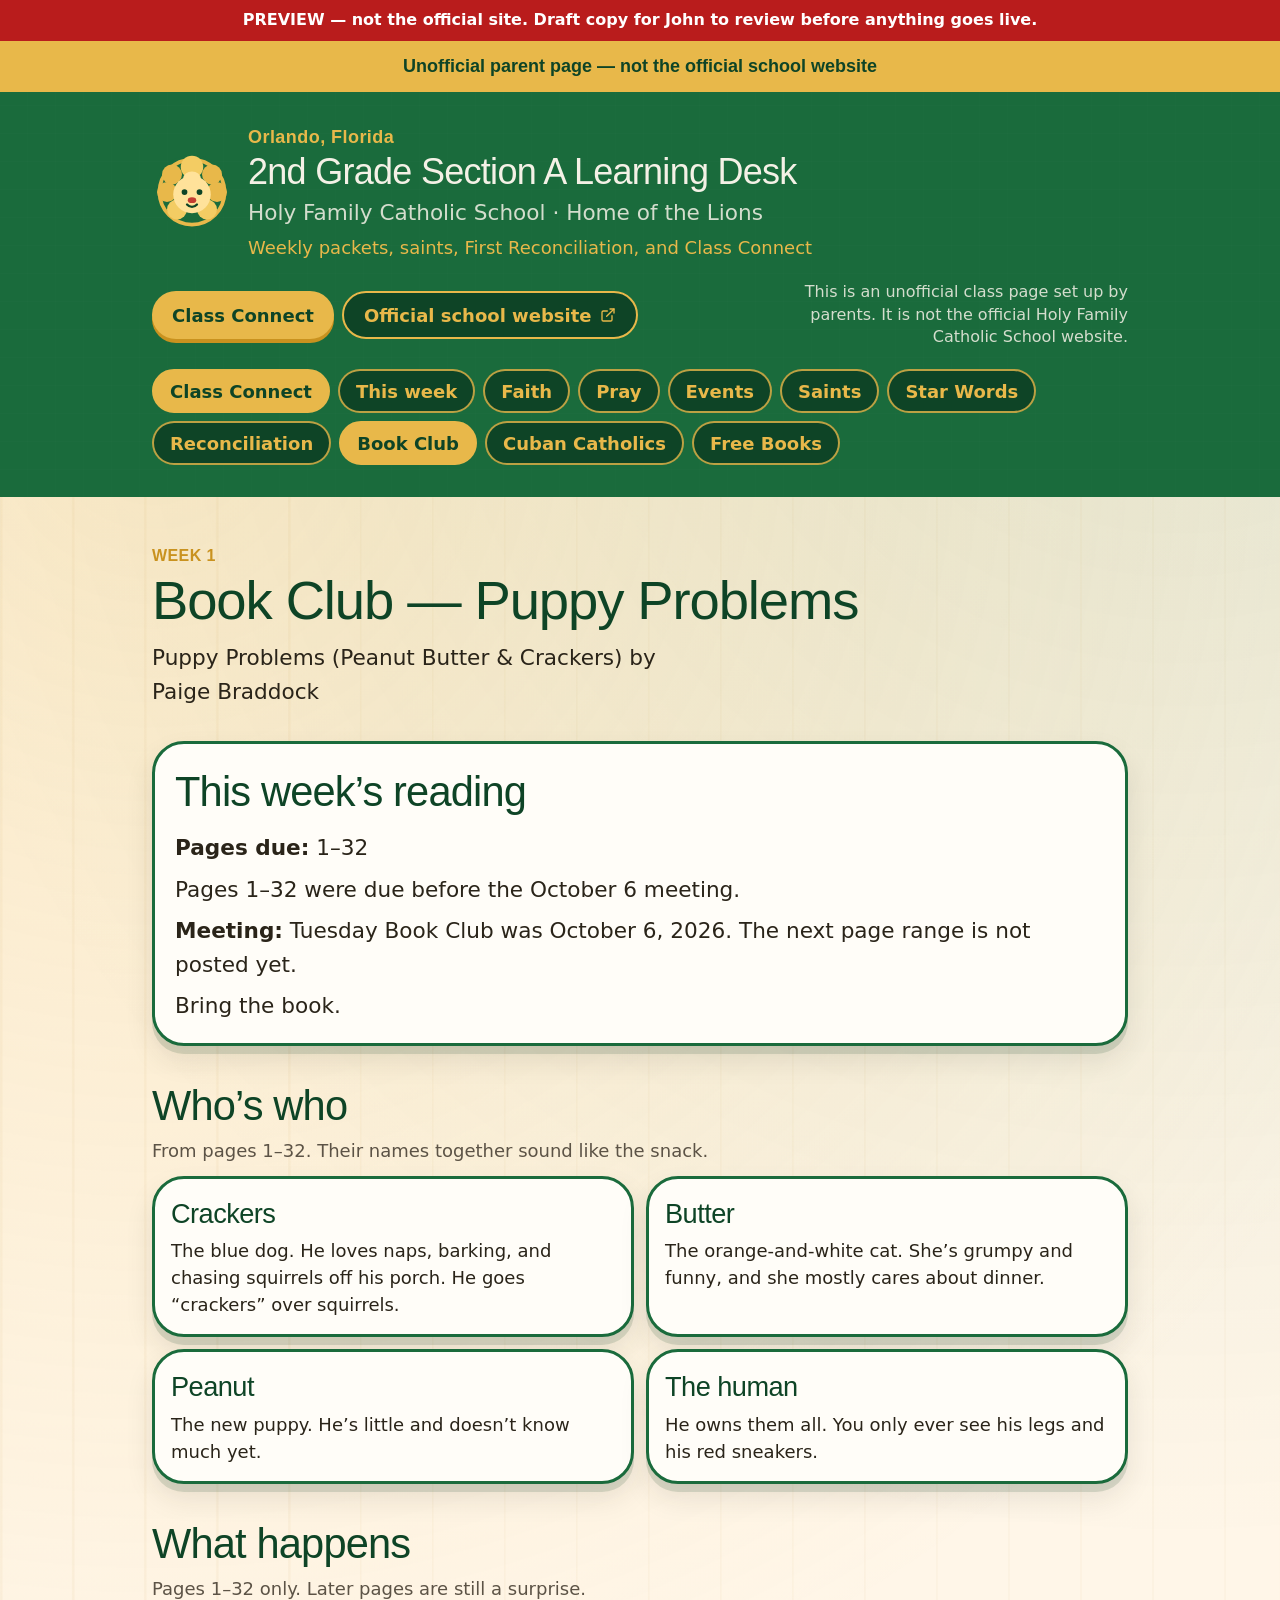
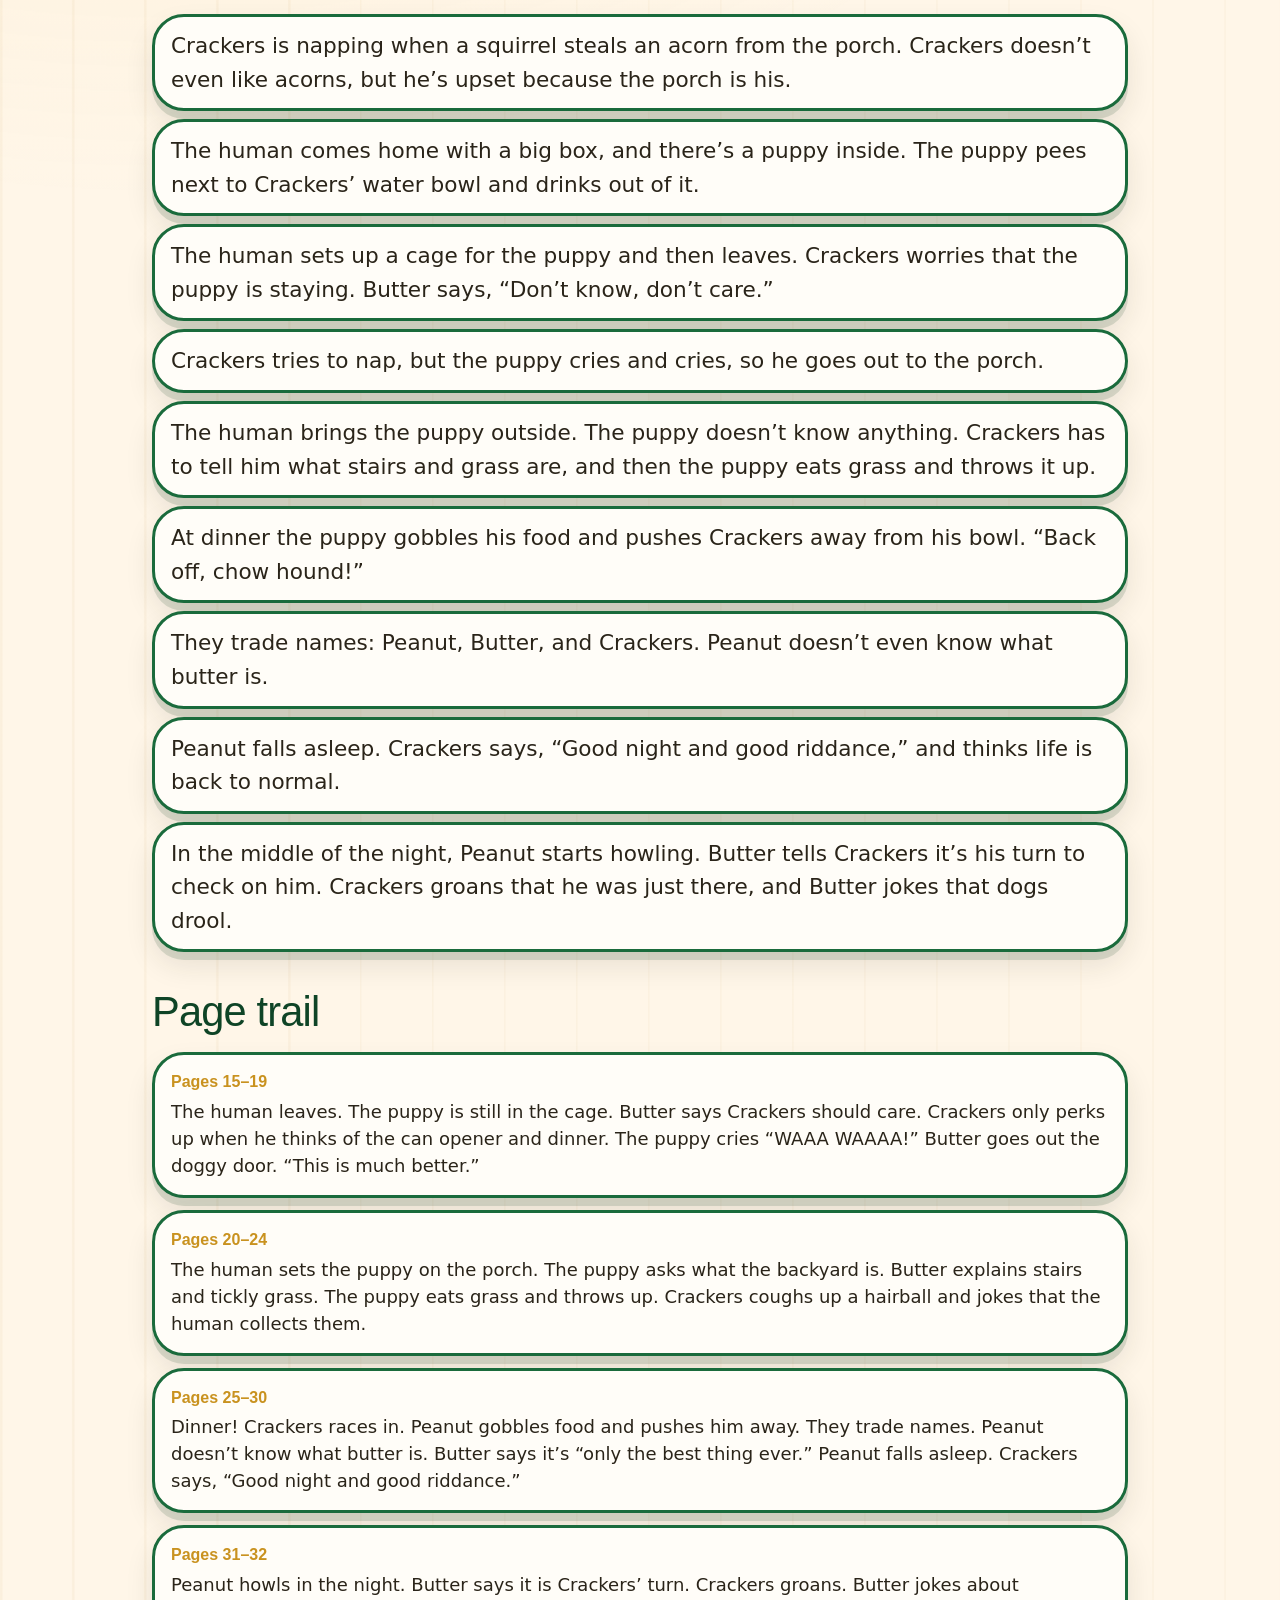
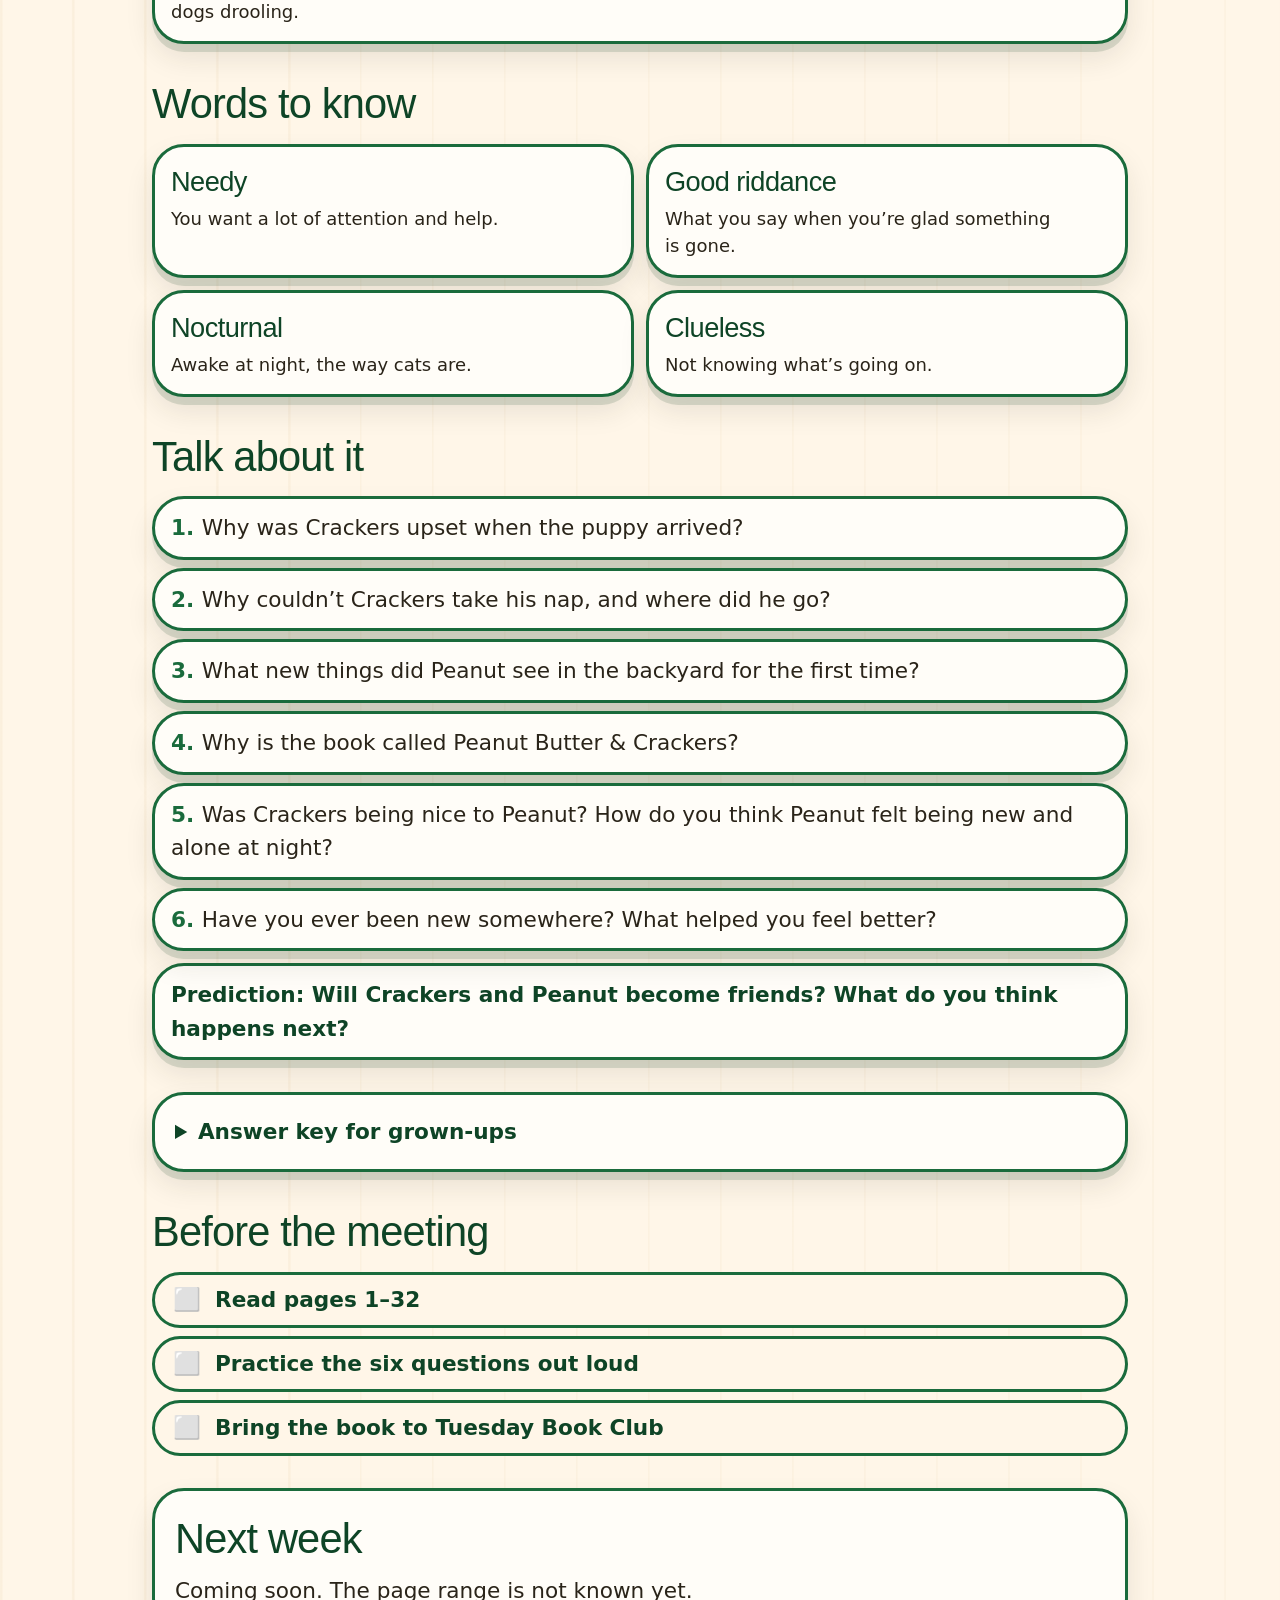
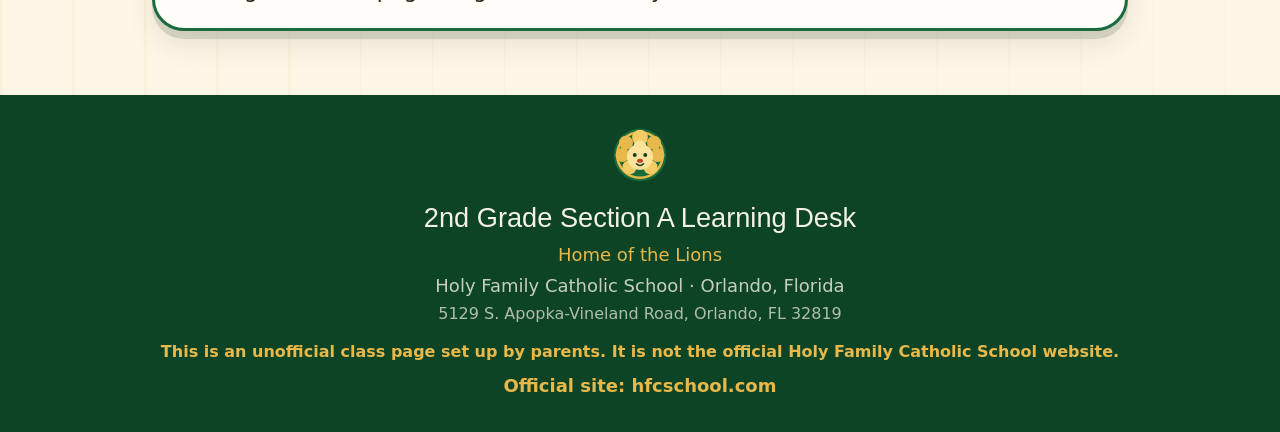
==== book-club.html @ 389596e8 "Preview: section pages" ====
<!doctype html>

<html class="antialiased" lang="en"><head><meta content="summary_large_image" name="twitter:card"/><meta charset="utf-8"/><meta content="width=device-width, initial-scale=1" name="viewport"/><title>HFCS 2nd Grade A</title><meta content="Unofficial parent-made learning desk for Holy Family Catholic School 2nd Grade A. Weekly packets and Catholic learning for October. Official site: hfcschool.com." name="description"/><meta content="#1A6B3C" name="theme-color"/><meta content="yes" name="apple-mobile-web-app-capable"/><meta content="Grade Two" name="apple-mobile-web-app-title"/><meta content="black" name="apple-mobile-web-app-status-bar-style"/><meta content="01a0b15f-e7f6-7f02-a93d-baf060175e0b" name="grok-project-id"/><link href="assets/styles.css" rel="stylesheet"/><link href="assets/extra.css" rel="stylesheet"/><link href="favicon.svg" rel="icon"/><meta content="noindex" name="robots"/></head><body><div class="preview-banner" role="note">PREVIEW — not the official site. Draft copy for John to review before anything goes live.</div><!--$--><div class="min-h-dvh overflow-x-clip"><header class="relative overflow-hidden bg-navy text-chalk"><div class="relative bg-gold px-4 py-3 text-center"><p class="font-display text-navy-deep text-sm font-bold sm:text-base">Unofficial parent page — not the official school website</p></div><div aria-hidden="true" class="pointer-events-none absolute inset-x-0 top-12 bottom-0 opacity-20" style="background-image:repeating-linear-gradient(0deg, transparent, transparent 27px, rgb(244 241 230 / 0.12) 28px), repeating-linear-gradient(90deg, transparent, transparent 27px, rgb(244 241 230 / 0.08) 28px)"></div><div class="relative mx-auto flex max-w-5xl flex-col gap-5 px-4 py-6 sm:px-6 sm:py-8"><div class="flex items-start gap-3 sm:items-center sm:gap-4"><svg aria-label="HFCS Lions mascot" class="size-16 shrink-0 sm:size-20" role="img" viewbox="0 0 64 64"><title>HFCS Lions mascot</title><circle cx="32" cy="32" fill="#1a6b3c" r="30"></circle><circle cx="32" cy="32" fill="none" r="26" stroke="#e8b84a" stroke-width="3"></circle><circle cx="16" cy="18" fill="#e8b84a" r="8"></circle><circle cx="32" cy="12" fill="#f3cc63" r="9"></circle><circle cx="48" cy="18" fill="#e8b84a" r="8"></circle><circle cx="12" cy="32" fill="#e8b84a" r="8"></circle><circle cx="52" cy="32" fill="#e8b84a" r="8"></circle><circle cx="20" cy="46" fill="#f3cc63" r="8"></circle><circle cx="44" cy="46" fill="#f3cc63" r="8"></circle><circle cx="32" cy="34" fill="#ffe29a" r="15"></circle><ellipse cx="32" cy="21" fill="#ffe29a" rx="7" ry="5.5"></ellipse><circle cx="26" cy="32" fill="#0e4426" r="2.3"></circle><circle cx="38" cy="32" fill="#0e4426" r="2.3"></circle><ellipse cx="32" cy="38.5" fill="#c43d32" rx="3.4" ry="2.3"></ellipse><path d="M28 42c2.4 2.6 5.6 2.6 8 0" fill="none" stroke="#0e4426" stroke-linecap="round" stroke-width="1.8"></path></svg><div class="min-w-0"><p class="font-display text-gold text-sm font-semibold tracking-wide sm:text-base">Orlando, Florida</p><h1 class="text-chalk font-display text-2xl leading-tight text-balance sm:text-4xl">2nd Grade<!-- --> <!-- -->Section A<!-- --> Learning Desk</h1><p class="mt-1 text-base text-chalk/85 sm:text-lg">Holy Family Catholic School<!-- --> · Home of the <!-- -->Lions</p><p class="mt-1 text-sm text-gold sm:text-base">Weekly packets, saints, First Reconciliation, and Class Connect</p></div></div><div class="flex flex-col gap-3 sm:flex-row sm:items-center sm:justify-between"><div class="flex flex-col gap-2 sm:flex-row sm:items-center"><a class="bg-gold text-navy-deep inline-flex min-h-12 items-center justify-center rounded-pill px-5 text-base font-extrabold shadow-[0_4px_0_#c9921f] transition-transform duration-(--motion-fast) ease-(--ease-out) hover:-translate-y-0.5 active:translate-y-0.5" href="class-connect.html">Class Connect</a><a class="inline-flex min-h-12 items-center justify-center gap-2 rounded-pill border-2 border-gold bg-navy-deep px-5 text-base font-extrabold text-gold" href="https://www.hfcschool.com/" rel="noreferrer" target="_blank">Official school website<svg aria-hidden="true" class="lucide lucide-external-link size-4" fill="none" height="24" stroke="currentColor" stroke-linecap="round" stroke-linejoin="round" stroke-width="2" viewbox="0 0 24 24" width="24" xmlns="http://www.w3.org/2000/svg"><path d="M15 3h6v6"></path><path d="M10 14 21 3"></path><path d="M18 13v6a2 2 0 0 1-2 2H5a2 2 0 0 1-2-2V8a2 2 0 0 1 2-2h6"></path></svg></a></div><p class="text-sm text-chalk/85 sm:max-w-sm sm:text-right">This is an unofficial class page set up by parents. It is not the official Holy Family Catholic School website.</p></div><nav aria-label="Page sections" class="flex flex-wrap gap-2"><a class="inline-flex min-h-11 items-center rounded-pill border-2 px-4 text-base font-bold transition-colors duration-(--motion-fast) border-gold bg-gold text-navy-deep" href="class-connect.html">Class Connect</a><a class="inline-flex min-h-11 items-center rounded-pill border-2 border-gold/80 bg-navy-deep px-4 text-base font-bold text-gold transition-colors duration-(--motion-fast) hover:bg-gold hover:text-navy-deep" href="index.html#homework">This week</a><a class="inline-flex min-h-11 items-center rounded-pill border-2 border-gold/80 bg-navy-deep px-4 text-base font-bold text-gold transition-colors duration-(--motion-fast) hover:bg-gold hover:text-navy-deep" href="index.html#faith">Faith</a><a class="inline-flex min-h-11 items-center rounded-pill border-2 border-gold/80 bg-navy-deep px-4 text-base font-bold text-gold transition-colors duration-(--motion-fast) hover:bg-gold hover:text-navy-deep" href="index.html#pray">Pray</a><a class="inline-flex min-h-11 items-center rounded-pill border-2 border-gold/80 bg-navy-deep px-4 text-base font-bold text-gold transition-colors duration-(--motion-fast) hover:bg-gold hover:text-navy-deep" href="index.html#events">Events</a><a class="inline-flex min-h-11 items-center rounded-pill border-2 px-4 text-base font-bold transition-colors duration-(--motion-fast) border-gold/80 bg-navy-deep text-gold hover:bg-gold hover:text-navy-deep" href="saints.html">Saints</a><a class="inline-flex min-h-11 items-center rounded-pill border-2 px-4 text-base font-bold transition-colors duration-(--motion-fast) border-gold/80 bg-navy-deep text-gold hover:bg-gold hover:text-navy-deep" href="star-words.html">Star Words</a><a class="inline-flex min-h-11 items-center rounded-pill border-2 px-4 text-base font-bold transition-colors duration-(--motion-fast) border-gold/80 bg-navy-deep text-gold hover:bg-gold hover:text-navy-deep" href="reconciliation.html">Reconciliation</a><a aria-current="page" class="inline-flex min-h-11 items-center rounded-pill border-2 px-4 text-base font-bold transition-colors duration-(--motion-fast) border-gold bg-gold text-navy-deep active" data-status="active" href="book-club.html">Book Club</a><a class="inline-flex min-h-11 items-center rounded-pill border-2 px-4 text-base font-bold transition-colors duration-(--motion-fast) border-gold/80 bg-navy-deep text-gold hover:bg-gold hover:text-navy-deep" href="cuban-catholics.html">Cuban Catholics</a><a class="inline-flex min-h-11 items-center rounded-pill border-2 px-4 text-base font-bold transition-colors duration-(--motion-fast) border-gold/80 bg-navy-deep text-gold hover:bg-gold hover:text-navy-deep" href="books.html">Free Books</a></nav></div></header><main><div class="mx-auto flex w-full min-w-0 max-w-5xl flex-col gap-8 px-4 py-8 sm:px-6 sm:py-12"><header><p class="font-display text-gold-deep text-sm font-bold tracking-wide uppercase">Week 1</p><h2 class="text-2xl text-navy-deep sm:text-3xl">Book Club — Puppy Problems</h2><p class="text-ink mt-2 max-w-2xl text-lg">Puppy Problems (Peanut Butter &amp; Crackers)<!-- --> by <!-- -->Paige Braddock</p></header><section class="paper-card rounded-xl p-5"><h3 class="font-display text-2xl text-navy-deep">This week’s reading</h3><ul class="mt-3 flex flex-col gap-2 text-lg text-ink"><li><strong>Pages due:</strong> <!-- -->1–32</li><li>Pages 1–32 were due before the October 6 meeting.</li><li><strong>Meeting:</strong> <!-- -->Tuesday Book Club was October 6, 2026. The next page range is not posted yet.</li><li>Bring the book.</li></ul></section><section><h3 class="font-display text-2xl text-navy-deep">Who’s who</h3><p class="text-ink-soft mt-1 text-base">From pages 1–32. Their names together sound like the snack.</p><ul class="mt-3 grid gap-3 sm:grid-cols-2"><li class="paper-card rounded-xl p-4"><h4 class="font-display text-xl text-navy-deep">Crackers</h4><p class="mt-1 text-base text-ink">The blue dog. He loves naps, barking, and chasing squirrels off his porch. He goes “crackers” over squirrels.</p></li><li class="paper-card rounded-xl p-4"><h4 class="font-display text-xl text-navy-deep">Butter</h4><p class="mt-1 text-base text-ink">The orange-and-white cat. She’s grumpy and funny, and she mostly cares about dinner.</p></li><li class="paper-card rounded-xl p-4"><h4 class="font-display text-xl text-navy-deep">Peanut</h4><p class="mt-1 text-base text-ink">The new puppy. He’s little and doesn’t know much yet.</p></li><li class="paper-card rounded-xl p-4"><h4 class="font-display text-xl text-navy-deep">The human</h4><p class="mt-1 text-base text-ink">He owns them all. You only ever see his legs and his red sneakers.</p></li></ul></section><section><h3 class="font-display text-2xl text-navy-deep">What happens</h3><p class="text-ink-soft mt-1 text-base">Pages 1–32 only. Later pages are still a surprise.</p><ol class="mt-3 flex flex-col gap-2"><li class="paper-card rounded-xl px-4 py-3 text-lg text-ink">Crackers is napping when a squirrel steals an acorn from the porch. Crackers doesn’t even like acorns, but he’s upset because the porch is his.</li><li class="paper-card rounded-xl px-4 py-3 text-lg text-ink">The human comes home with a big box, and there’s a puppy inside. The puppy pees next to Crackers’ water bowl and drinks out of it.</li><li class="paper-card rounded-xl px-4 py-3 text-lg text-ink">The human sets up a cage for the puppy and then leaves. Crackers worries that the puppy is staying. Butter says, “Don’t know, don’t care.”</li><li class="paper-card rounded-xl px-4 py-3 text-lg text-ink">Crackers tries to nap, but the puppy cries and cries, so he goes out to the porch.</li><li class="paper-card rounded-xl px-4 py-3 text-lg text-ink">The human brings the puppy outside. The puppy doesn’t know anything. Crackers has to tell him what stairs and grass are, and then the puppy eats grass and throws it up.</li><li class="paper-card rounded-xl px-4 py-3 text-lg text-ink">At dinner the puppy gobbles his food and pushes Crackers away from his bowl. “Back off, chow hound!”</li><li class="paper-card rounded-xl px-4 py-3 text-lg text-ink">They trade names: Peanut, Butter, and Crackers. Peanut doesn’t even know what butter is.</li><li class="paper-card rounded-xl px-4 py-3 text-lg text-ink">Peanut falls asleep. Crackers says, “Good night and good riddance,” and thinks life is back to normal.</li><li class="paper-card rounded-xl px-4 py-3 text-lg text-ink">In the middle of the night, Peanut starts howling. Butter tells Crackers it’s his turn to check on him. Crackers groans that he was just there, and Butter jokes that dogs drool.</li></ol></section><section><h3 class="font-display text-2xl text-navy-deep">Page trail</h3><ul class="mt-3 flex flex-col gap-3"><li class="paper-card rounded-xl p-4"><p class="font-display text-gold-deep text-sm font-bold">Pages <!-- -->15–19</p><p class="mt-1 text-base text-ink">The human leaves. The puppy is still in the cage. Butter says Crackers should care. Crackers only perks up when he thinks of the can opener and dinner. The puppy cries “WAAA WAAAA!” Butter goes out the doggy door. “This is much better.”</p></li><li class="paper-card rounded-xl p-4"><p class="font-display text-gold-deep text-sm font-bold">Pages <!-- -->20–24</p><p class="mt-1 text-base text-ink">The human sets the puppy on the porch. The puppy asks what the backyard is. Butter explains stairs and tickly grass. The puppy eats grass and throws up. Crackers coughs up a hairball and jokes that the human collects them.</p></li><li class="paper-card rounded-xl p-4"><p class="font-display text-gold-deep text-sm font-bold">Pages <!-- -->25–30</p><p class="mt-1 text-base text-ink">Dinner! Crackers races in. Peanut gobbles food and pushes him away. They trade names. Peanut doesn’t know what butter is. Butter says it’s “only the best thing ever.” Peanut falls asleep. Crackers says, “Good night and good riddance.”</p></li><li class="paper-card rounded-xl p-4"><p class="font-display text-gold-deep text-sm font-bold">Pages <!-- -->31–32</p><p class="mt-1 text-base text-ink">Peanut howls in the night. Butter says it is Crackers’ turn. Crackers groans. Butter jokes about dogs drooling.</p></li></ul></section><section><h3 class="font-display text-2xl text-navy-deep">Words to know</h3><ul class="mt-3 grid gap-3 sm:grid-cols-2"><li class="paper-card rounded-xl p-4"><h4 class="font-display text-xl text-navy-deep">Needy</h4><p class="mt-1 text-base text-ink">You want a lot of attention and help.</p></li><li class="paper-card rounded-xl p-4"><h4 class="font-display text-xl text-navy-deep">Good riddance</h4><p class="mt-1 text-base text-ink">What you say when you’re glad something is gone.</p></li><li class="paper-card rounded-xl p-4"><h4 class="font-display text-xl text-navy-deep">Nocturnal</h4><p class="mt-1 text-base text-ink">Awake at night, the way cats are.</p></li><li class="paper-card rounded-xl p-4"><h4 class="font-display text-xl text-navy-deep">Clueless</h4><p class="mt-1 text-base text-ink">Not knowing what’s going on.</p></li></ul></section><section><h3 class="font-display text-2xl text-navy-deep">Talk about it</h3><ol class="mt-3 flex flex-col gap-2"><li class="paper-card rounded-xl px-4 py-3 text-lg text-ink"><span class="text-navy font-extrabold">1<!-- -->. </span>Why was Crackers upset when the puppy arrived?</li><li class="paper-card rounded-xl px-4 py-3 text-lg text-ink"><span class="text-navy font-extrabold">2<!-- -->. </span>Why couldn’t Crackers take his nap, and where did he go?</li><li class="paper-card rounded-xl px-4 py-3 text-lg text-ink"><span class="text-navy font-extrabold">3<!-- -->. </span>What new things did Peanut see in the backyard for the first time?</li><li class="paper-card rounded-xl px-4 py-3 text-lg text-ink"><span class="text-navy font-extrabold">4<!-- -->. </span>Why is the book called Peanut Butter &amp; Crackers?</li><li class="paper-card rounded-xl px-4 py-3 text-lg text-ink"><span class="text-navy font-extrabold">5<!-- -->. </span>Was Crackers being nice to Peanut? How do you think Peanut felt being new and alone at night?</li><li class="paper-card rounded-xl px-4 py-3 text-lg text-ink"><span class="text-navy font-extrabold">6<!-- -->. </span>Have you ever been new somewhere? What helped you feel better?</li></ol><p class="paper-card mt-3 rounded-xl border-gold bg-gold/20 px-4 py-3 text-lg font-bold text-navy-deep">Prediction: Will Crackers and Peanut become friends? What do you think happens next?</p></section><details class="paper-card rounded-xl p-5"><summary class="cursor-pointer text-lg font-extrabold text-navy-deep">Answer key for grown-ups</summary><ol class="mt-3 flex flex-col gap-2 text-base text-ink"><li>The puppy peed next to his water bowl, drank out of it, and cried a lot. Crackers was also worried the puppy was staying for good.</li><li>Peanut kept crying in his cage, and it was too noisy to sleep. Crackers went out the doggy door to the porch.</li><li>He saw the backyard, the stairs, and the grass. The grass tickled him, and he ate some and threw it up.</li><li>Those are the three animals’ names. Peanut is the puppy, Butter is the cat, and Crackers is the dog. Together they sound like the snack.</li><li>Not really. Crackers called him needy, said “good riddance,” and told him to back off at dinner. Peanut probably felt scared and lonely. Crackers did answer questions in the yard, so he was a little helpful.</li><li>No wrong answer. A first day of school, a new class, or meeting new kids all count.</li><li>Prediction: no right answer. A good guess is they slowly become friends.</li></ol></details><section><h3 class="font-display text-2xl text-navy-deep">Before the meeting</h3><ul class="mt-3 flex flex-col gap-2"><li><button class="flex min-h-14 w-full items-center gap-3 rounded-xl border-3 px-4 text-left text-lg font-extrabold border-navy bg-paper text-navy-deep" data-check="book-club:read-pages-1-32"><span class="flex size-8 shrink-0 items-center justify-center rounded-md border-2 border-navy box"></span>Read pages 1–32</button></li><li><button class="flex min-h-14 w-full items-center gap-3 rounded-xl border-3 px-4 text-left text-lg font-extrabold border-navy bg-paper text-navy-deep" data-check="book-club:practice-the-six-questions-out-loud"><span class="flex size-8 shrink-0 items-center justify-center rounded-md border-2 border-navy box"></span>Practice the six questions out loud</button></li><li><button class="flex min-h-14 w-full items-center gap-3 rounded-xl border-3 px-4 text-left text-lg font-extrabold border-navy bg-paper text-navy-deep" data-check="book-club:bring-the-book-to-tuesday-book-club"><span class="flex size-8 shrink-0 items-center justify-center rounded-md border-2 border-navy box"></span>Bring the book to Tuesday Book Club</button></li></ul></section><section class="paper-card rounded-xl border-dashed p-5"><h3 class="font-display text-2xl text-navy-deep">Next week</h3><p class="mt-2 text-lg text-ink">Coming soon. The page range is not known yet.</p></section></div></main><footer class="bg-navy-deep mt-4 px-4 py-8 text-center text-chalk"><div class="mb-4 flex justify-center"><svg aria-label="HFCS Lions mascot" class="size-14" role="img" viewbox="0 0 64 64"><title>HFCS Lions mascot</title><circle cx="32" cy="32" fill="#1a6b3c" r="30"></circle><circle cx="32" cy="32" fill="none" r="26" stroke="#e8b84a" stroke-width="3"></circle><circle cx="16" cy="18" fill="#e8b84a" r="8"></circle><circle cx="32" cy="12" fill="#f3cc63" r="9"></circle><circle cx="48" cy="18" fill="#e8b84a" r="8"></circle><circle cx="12" cy="32" fill="#e8b84a" r="8"></circle><circle cx="52" cy="32" fill="#e8b84a" r="8"></circle><circle cx="20" cy="46" fill="#f3cc63" r="8"></circle><circle cx="44" cy="46" fill="#f3cc63" r="8"></circle><circle cx="32" cy="34" fill="#ffe29a" r="15"></circle><ellipse cx="32" cy="21" fill="#ffe29a" rx="7" ry="5.5"></ellipse><circle cx="26" cy="32" fill="#0e4426" r="2.3"></circle><circle cx="38" cy="32" fill="#0e4426" r="2.3"></circle><ellipse cx="32" cy="38.5" fill="#c43d32" rx="3.4" ry="2.3"></ellipse><path d="M28 42c2.4 2.6 5.6 2.6 8 0" fill="none" stroke="#0e4426" stroke-linecap="round" stroke-width="1.8"></path></svg></div><p class="font-display text-xl">2nd Grade<!-- --> <!-- -->Section A<!-- --> Learning Desk</p><p class="mt-1 text-base text-gold">Home of the <!-- -->Lions</p><p class="mt-1 text-base text-chalk/80">Holy Family Catholic School<!-- --> · <!-- -->Orlando, Florida</p><p class="mt-1 text-sm text-chalk/70">5129 S. Apopka-Vineland Road, Orlando, FL 32819</p><p class="text-gold mt-4 text-sm font-bold">This is an unofficial class page set up by parents. It is not the official Holy Family Catholic School website.</p><a class="text-gold mt-2 inline-block text-base font-extrabold underline-offset-4 hover:underline" href="https://www.hfcschool.com/" rel="noreferrer" target="_blank">Official site: hfcschool.com</a></footer></div><!--/$--><script src="assets/data.js"></script><script src="assets/mounts.js"></script><script src="app.js"></script></body></html>
---- assets/styles.css ----
/*! tailwindcss v4.3.3 | MIT License | https://tailwindcss.com */
@layer properties{@supports (((-webkit-hyphens:none)) and (not (margin-trim:inline))) or ((-moz-orient:inline) and (not (color:rgb(from red r g b)))){*,:before,:after,::backdrop{--tw-scale-x:1;--tw-scale-y:1;--tw-scale-z:1;--tw-rotate-x:initial;--tw-rotate-y:initial;--tw-rotate-z:initial;--tw-skew-x:initial;--tw-skew-y:initial;--tw-space-y-reverse:0;--tw-border-style:solid;--tw-leading:initial;--tw-font-weight:initial;--tw-tracking:initial;--tw-ordinal:initial;--tw-slashed-zero:initial;--tw-numeric-figure:initial;--tw-numeric-spacing:initial;--tw-numeric-fraction:initial;--tw-shadow:0 0 #0000;--tw-shadow-color:initial;--tw-shadow-alpha:100%;--tw-inset-shadow:0 0 #0000;--tw-inset-shadow-color:initial;--tw-inset-shadow-alpha:100%;--tw-ring-color:initial;--tw-ring-shadow:0 0 #0000;--tw-inset-ring-color:initial;--tw-inset-ring-shadow:0 0 #0000;--tw-ring-inset:initial;--tw-ring-offset-width:0px;--tw-ring-offset-color:#fff;--tw-ring-offset-shadow:0 0 #0000;--tw-outline-style:solid;--tw-blur:initial;--tw-brightness:initial;--tw-contrast:initial;--tw-grayscale:initial;--tw-hue-rotate:initial;--tw-invert:initial;--tw-opacity:initial;--tw-saturate:initial;--tw-sepia:initial;--tw-drop-shadow:initial;--tw-drop-shadow-color:initial;--tw-drop-shadow-alpha:100%;--tw-drop-shadow-size:initial;--tw-duration:initial;--tw-ease:initial;--tw-content:"";--tw-translate-x:0;--tw-translate-y:0;--tw-translate-z:0}}}@layer theme{:root,:host{--font-sans:-apple-system, BlinkMacSystemFont, "Segoe UI", Roboto, "Helvetica Neue", "Noto Sans", Arial, sans-serif, "Apple Color Emoji", "Segoe UI Emoji", "Segoe UI Symbol", "Noto Color Emoji";--font-mono:ui-monospace, SFMono-Regular, Menlo, Monaco, Consolas, "Liberation Mono", "Courier New", monospace;--color-red-500:oklch(63.7% .237 25.331);--color-zinc-50:oklch(98.5% 0 none);--color-zinc-400:oklch(70.5% .015 286.067);--color-zinc-500:oklch(55.2% .016 285.938);--color-zinc-900:oklch(21% .006 285.885);--color-zinc-950:oklch(14.1% .005 285.823);--color-neutral-100:oklch(97% 0 none);--color-neutral-300:oklch(87% 0 none);--color-neutral-500:oklch(55.6% 0 none);--color-neutral-700:oklch(37.1% 0 none);--color-neutral-900:oklch(20.5% 0 none);--color-black:#000;--color-white:#fff;--spacing:.25rem;--container-xs:20rem;--container-sm:24rem;--container-md:28rem;--container-xl:36rem;--container-2xl:42rem;--container-3xl:48rem;--container-5xl:64rem;--text-xs:.85rem;--text-xs--line-height:calc(1 / .75);--text-sm:1rem;--text-sm--line-height:calc(1.25 / .875);--text-base:1.125rem;--text-base--line-height:calc(1.5 / 1);--text-lg:1.35rem;--text-lg--line-height:calc(1.75 / 1.125);--text-xl:1.7rem;--text-xl--line-height:calc(1.75 / 1.25);--text-2xl:clamp(1.8rem, 1.2rem + 2.2vw, 2.6rem);--text-2xl--line-height:calc(2 / 1.5);--text-3xl:clamp(2.1rem, 1.3rem + 3vw, 3.4rem);--text-3xl--line-height:calc(2.25 / 1.875);--text-4xl:2.25rem;--text-4xl--line-height:calc(2.5 / 2.25);--font-weight-normal:400;--font-weight-medium:500;--font-weight-semibold:600;--font-weight-bold:700;--font-weight-extrabold:800;--tracking-tight:-.025em;--tracking-wide:.025em;--leading-tight:1.15;--leading-snug:1.3;--leading-normal:1.55;--leading-relaxed:1.625;--radius-xs:.125rem;--radius-sm:10px;--radius-md:16px;--radius-lg:24px;--radius-xl:32px;--radius-2xl:1rem;--ease-out:cubic-bezier(.22, 1, .36, 1);--ease-in-out:cubic-bezier(.4, 0, .2, 1);--animate-pulse:pulse 2s cubic-bezier(.4, 0, .6, 1) infinite;--aspect-video:16 / 9;--default-transition-duration:.15s;--default-transition-timing-function:cubic-bezier(.4, 0, .2, 1);--default-font-family:var(--font-sans);--default-mono-font-family:var(--font-mono);--color-paper:#fff6e8;--color-paper-deep:#f3e3c8;--color-ink:#2a2419;--color-ink-soft:#5c5346;--color-navy:#1a6b3c;--color-navy-deep:#0e4426;--color-gold:#e8b84a;--color-gold-deep:#c9921f;--color-sky:#7ec98a;--color-sky-deep:#2f8a54;--color-apple:#e45a48;--color-apple-deep:#c43d32;--color-grass:#3fa36a;--color-grass-deep:#247a48;--color-cork:#c9955a;--color-cork-deep:#a8743d;--color-chalk:#f4f1e6;--color-rod:#2f8a54;--color-cube:#f2c14e;--color-tube:#e11d2e;--color-studio:#141414;--color-studio-card:#1f1f1f;--color-studio-muted:#b8b8b8;--font-display:"Fredoka", "Trebuchet MS", "Segoe UI", sans-serif;--font-body:"Nunito", "Segoe UI", system-ui, sans-serif;--radius-pill:999px;--border-width-3:3px;--shadow-pin:0 10px 24px #2a24191f;--shadow-card:0 8px 0 #0e442624, 0 14px 28px #2a24191a;--space-1:4px;--space-2:8px;--space-3:12px;--space-4:16px;--space-5:24px;--space-6:32px;--space-7:48px;--space-8:64px;--text-flash:clamp(2.8rem, 1.2rem + 7vw, 5.2rem);--motion-quick:.15s;--motion-fast:.25s;--motion-slow:.4s;--ease-pop:cubic-bezier(.34, 1.36, .64, 1)}}@layer base{*,:after,:before,::backdrop{box-sizing:border-box;border:0 solid;margin:0;padding:0}::file-selector-button{box-sizing:border-box;border:0 solid;margin:0;padding:0}html,:host{-webkit-text-size-adjust:100%;tab-size:4;line-height:1.5;font-family:var(--default-font-family,-apple-system, BlinkMacSystemFont, "Segoe UI", Roboto, "Helvetica Neue", "Noto Sans", Arial, sans-serif, "Apple Color Emoji", "Segoe UI Emoji", "Segoe UI Symbol", "Noto Color Emoji");font-feature-settings:var(--default-font-feature-settings,normal);font-variation-settings:var(--default-font-variation-settings,normal);-webkit-tap-highlight-color:transparent}hr{height:0;color:inherit;border-top-width:1px}abbr:where([title]){-webkit-text-decoration:underline dotted;text-decoration:underline dotted}h1,h2,h3,h4,h5,h6{font-size:inherit;font-weight:inherit}a{color:inherit;-webkit-text-decoration:inherit;-webkit-text-decoration:inherit;-webkit-text-decoration:inherit;-webkit-text-decoration:inherit;text-decoration:inherit}b,strong{font-weight:bolder}code,kbd,samp,pre{font-family:var(--default-mono-font-family,ui-monospace, SFMono-Regular, Menlo, Monaco, Consolas, "Liberation Mono", "Courier New", monospace);font-feature-settings:var(--default-mono-font-feature-settings,normal);font-variation-settings:var(--default-mono-font-variation-settings,normal);font-size:1em}small{font-size:80%}sub,sup{vertical-align:baseline;font-size:75%;line-height:0;position:relative}sub{bottom:-.25em}sup{top:-.5em}table{text-indent:0;border-color:inherit;border-collapse:collapse}:-moz-focusring:where(:not(iframe)){outline:auto}progress{vertical-align:baseline}summary{display:list-item}ol,ul,menu{list-style:none}img,svg,video,canvas,audio,iframe,embed,object{vertical-align:middle;display:block}img,video{max-width:100%;height:auto}button,input,select,optgroup,textarea{font:inherit;font-feature-settings:inherit;font-variation-settings:inherit;letter-spacing:inherit;color:inherit;opacity:1;background-color:#0000;border-radius:0}::file-selector-button{font:inherit;font-feature-settings:inherit;font-variation-settings:inherit;letter-spacing:inherit;color:inherit;opacity:1;background-color:#0000;border-radius:0}:where(select:is([multiple],[size])) optgroup{font-weight:bolder}:where(select:is([multiple],[size])) optgroup option{padding-inline-start:20px}::file-selector-button{margin-inline-end:4px}::placeholder{opacity:1}@supports (not ((-webkit-appearance:-apple-pay-button))) or (contain-intrinsic-size:1px){::placeholder{color:currentColor}@supports (color:color-mix(in lab, red, red)){::placeholder{color:color-mix(in oklab, currentcolor 50%, transparent)}}}textarea{resize:vertical}::-webkit-search-decoration{-webkit-appearance:none}::-webkit-date-and-time-value{min-height:1lh;text-align:inherit}::-webkit-datetime-edit{display:inline-flex}::-webkit-datetime-edit-fields-wrapper{padding:0}::-webkit-datetime-edit{padding-block:0}::-webkit-datetime-edit-year-field{padding-block:0}::-webkit-datetime-edit-month-field{padding-block:0}::-webkit-datetime-edit-day-field{padding-block:0}::-webkit-datetime-edit-hour-field{padding-block:0}::-webkit-datetime-edit-minute-field{padding-block:0}::-webkit-datetime-edit-second-field{padding-block:0}::-webkit-datetime-edit-millisecond-field{padding-block:0}::-webkit-datetime-edit-meridiem-field{padding-block:0}::-webkit-calendar-picker-indicator{line-height:1}:-moz-ui-invalid{box-shadow:none}button,input:where([type=button],[type=reset],[type=submit]){appearance:button}::file-selector-button{appearance:button}::-webkit-inner-spin-button{height:auto}::-webkit-outer-spin-button{height:auto}[hidden]:where(:not([hidden=until-found])){display:none!important}html{-webkit-font-smoothing:antialiased;-moz-osx-font-smoothing:grayscale;background:var(--color-paper);color:var(--color-ink)}body{min-height:100dvh;font-family:var(--font-body);font-size:var(--text-base);line-height:var(--leading-normal);background:radial-gradient(circle at 12% 8%, #e8b84a38, transparent 28%), radial-gradient(circle at 92% 4%, #1a6b3c1f, transparent 26%), repeating-linear-gradient(90deg, #f3e3c859 0 2px, transparent 2px 72px), var(--color-paper);color:var(--color-ink);margin:0}button:not(:disabled),[role=button]:not(:disabled){cursor:pointer}h1,h2,h3,h4{font-family:var(--font-display);text-wrap:balance;letter-spacing:-.02em;line-height:var(--leading-tight);color:var(--color-navy-deep)}p{text-wrap:pretty}:focus-visible{outline:3px solid var(--color-gold);outline-offset:3px}::selection{background:var(--color-gold);color:var(--color-navy-deep)}}@layer components;@layer utilities{.pointer-events-none{pointer-events:none}.collapse{visibility:collapse}.invisible{visibility:hidden}.visible{visibility:visible}.sr-only{clip-path:inset(50%);white-space:nowrap;border-width:0;width:1px;height:1px;margin:-1px;padding:0;position:absolute;overflow:hidden}.absolute{position:absolute}.fixed{position:fixed}.relative{position:relative}.static{position:static}.sticky{position:sticky}.inset-0{inset:0}.inset-x-0{inset-inline:0}.top-0\.5{top:calc(var(--spacing) * .5)}.top-3{top:calc(var(--spacing) * 3)}.top-12{top:calc(var(--spacing) * 12)}.right-1{right:var(--spacing)}.right-2{right:calc(var(--spacing) * 2)}.right-3{right:calc(var(--spacing) * 3)}.right-4{right:calc(var(--spacing) * 4)}.bottom-0{bottom:0}.bottom-3{bottom:calc(var(--spacing) * 3)}.left-1{left:var(--spacing)}.left-2{left:calc(var(--spacing) * 2)}.left-3{left:calc(var(--spacing) * 3)}.left-4{left:calc(var(--spacing) * 4)}.z-10{z-index:10}.z-50{z-index:50}.container{width:100%}@media (width>=40rem){.container{max-width:40rem}}@media (width>=48rem){.container{max-width:48rem}}@media (width>=64rem){.container{max-width:64rem}}@media (width>=80rem){.container{max-width:80rem}}@media (width>=96rem){.container{max-width:96rem}}.mx-auto{margin-inline:auto}.my-2{margin-block:calc(var(--spacing) * 2)}.mt-0\.5{margin-top:calc(var(--spacing) * .5)}.mt-1{margin-top:var(--spacing)}.mt-2{margin-top:calc(var(--spacing) * 2)}.mt-3{margin-top:calc(var(--spacing) * 3)}.mt-4{margin-top:calc(var(--spacing) * 4)}.mt-5{margin-top:calc(var(--spacing) * 5)}.mt-6{margin-top:calc(var(--spacing) * 6)}.mb-1{margin-bottom:var(--spacing)}.mb-2{margin-bottom:calc(var(--spacing) * 2)}.mb-3{margin-bottom:calc(var(--spacing) * 3)}.mb-4{margin-bottom:calc(var(--spacing) * 4)}.mb-5{margin-bottom:calc(var(--spacing) * 5)}.mb-6{margin-bottom:calc(var(--spacing) * 6)}.ml-2{margin-left:calc(var(--spacing) * 2)}.ml-px{margin-left:1px}.block{display:block}.flex{display:flex}.grid{display:grid}.hidden{display:none}.inline{display:inline}.inline-block{display:inline-block}.inline-flex{display:inline-flex}.table{display:table}.aspect-video{aspect-ratio:var(--aspect-video)}.size-3{width:calc(var(--spacing) * 3);height:calc(var(--spacing) * 3)}.size-4{width:calc(var(--spacing) * 4);height:calc(var(--spacing) * 4)}.size-5{width:calc(var(--spacing) * 5);height:calc(var(--spacing) * 5)}.size-6{width:calc(var(--spacing) * 6);height:calc(var(--spacing) * 6)}.size-7{width:calc(var(--spacing) * 7);height:calc(var(--spacing) * 7)}.size-8{width:calc(var(--spacing) * 8);height:calc(var(--spacing) * 8)}.size-10{width:calc(var(--spacing) * 10);height:calc(var(--spacing) * 10)}.size-11{width:calc(var(--spacing) * 11);height:calc(var(--spacing) * 11)}.size-14{width:calc(var(--spacing) * 14);height:calc(var(--spacing) * 14)}.size-16{width:calc(var(--spacing) * 16);height:calc(var(--spacing) * 16)}.size-full{width:100%;height:100%}.h-7{height:calc(var(--spacing) * 7)}.h-8{height:calc(var(--spacing) * 8)}.h-12{height:calc(var(--spacing) * 12)}.h-16{height:calc(var(--spacing) * 16)}.h-full{height:100%}.min-h-11{min-height:calc(var(--spacing) * 11)}.min-h-12{min-height:calc(var(--spacing) * 12)}.min-h-14{min-height:calc(var(--spacing) * 14)}.min-h-16{min-height:calc(var(--spacing) * 16)}.min-h-24{min-height:calc(var(--spacing) * 24)}.min-h-64{min-height:calc(var(--spacing) * 64)}.min-h-dvh{min-height:100dvh}.min-h-screen{min-height:100vh}.w-2{width:calc(var(--spacing) * 2)}.w-6{width:calc(var(--spacing) * 6)}.w-8{width:calc(var(--spacing) * 8)}.w-full{width:100%}.w-max{width:max-content}.max-w-2xl{max-width:var(--container-2xl)}.max-w-3xl{max-width:var(--container-3xl)}.max-w-5xl{max-width:var(--container-5xl)}.max-w-\[11rem\]{max-width:11rem}.max-w-full{max-width:100%}.max-w-md{max-width:var(--container-md)}.max-w-sm{max-width:var(--container-sm)}.max-w-xl{max-width:var(--container-xl)}.max-w-xs{max-width:var(--container-xs)}.min-w-0{min-width:0}.min-w-11{min-width:calc(var(--spacing) * 11)}.min-w-16{min-width:calc(var(--spacing) * 16)}.min-w-28{min-width:calc(var(--spacing) * 28)}.flex-1{flex:1}.shrink{flex-shrink:1}.shrink-0{flex-shrink:0}.grow{flex-grow:1}.scale-100{--tw-scale-x:100%;--tw-scale-y:100%;--tw-scale-z:100%;scale:var(--tw-scale-x) var(--tw-scale-y)}.scale-\[0\.25\]{scale:.25}.transform{transform:var(--tw-rotate-x,) var(--tw-rotate-y,) var(--tw-rotate-z,) var(--tw-skew-x,) var(--tw-skew-y,)}.animate-pulse{animation:var(--animate-pulse)}.cursor-pointer{cursor:pointer}.cursor-text{cursor:text}.touch-none{touch-action:none}.resize{resize:both}.scroll-mt-4{scroll-margin-top:calc(var(--spacing) * 4)}.list-decimal{list-style-type:decimal}.list-disc{list-style-type:disc}.grid-cols-1{grid-template-columns:repeat(1,minmax(0,1fr))}.grid-cols-2{grid-template-columns:repeat(2,minmax(0,1fr))}.grid-cols-3{grid-template-columns:repeat(3,minmax(0,1fr))}.grid-cols-5{grid-template-columns:repeat(5,minmax(0,1fr))}.flex-col{flex-direction:column}.flex-wrap{flex-wrap:wrap}.place-items-center{place-items:center}.items-baseline{align-items:baseline}.items-center{align-items:center}.items-end{align-items:flex-end}.items-start{align-items:flex-start}.justify-between{justify-content:space-between}.justify-center{justify-content:center}.gap-0\.5{gap:calc(var(--spacing) * .5)}.gap-1{gap:var(--spacing)}.gap-2{gap:calc(var(--spacing) * 2)}.gap-3{gap:calc(var(--spacing) * 3)}.gap-4{gap:calc(var(--spacing) * 4)}.gap-5{gap:calc(var(--spacing) * 5)}.gap-6{gap:calc(var(--spacing) * 6)}.gap-8{gap:calc(var(--spacing) * 8)}.gap-10{gap:calc(var(--spacing) * 10)}.gap-12{gap:calc(var(--spacing) * 12)}:where(.space-y-1>:not(:last-child)){--tw-space-y-reverse:0;margin-block-start:calc(var(--space-1) * var(--tw-space-y-reverse));margin-block-end:calc(var(--space-1) * calc(1 - var(--tw-space-y-reverse)))}:where(.space-y-2>:not(:last-child)){--tw-space-y-reverse:0;margin-block-start:calc(var(--space-2) * var(--tw-space-y-reverse));margin-block-end:calc(var(--space-2) * calc(1 - var(--tw-space-y-reverse)))}:where(.space-y-3>:not(:last-child)){--tw-space-y-reverse:0;margin-block-start:calc(var(--space-3) * var(--tw-space-y-reverse));margin-block-end:calc(var(--space-3) * calc(1 - var(--tw-space-y-reverse)))}.self-start{align-self:flex-start}.truncate{text-overflow:ellipsis;white-space:nowrap;overflow:hidden}.overflow-hidden{overflow:hidden}.overflow-x-auto{overflow-x:auto}.overflow-x-clip{overflow-x:clip}.rounded{border-radius:.25rem}.rounded-2xl{border-radius:var(--radius-2xl)}.rounded-full{border-radius:2147483647px}.rounded-lg{border-radius:var(--radius-lg)}.rounded-md{border-radius:var(--radius-md)}.rounded-pill{border-radius:var(--radius-pill)}.rounded-sm{border-radius:var(--radius-sm)}.rounded-xl{border-radius:var(--radius-xl)}.rounded-t-lg{border-top-left-radius:var(--radius-lg);border-top-right-radius:var(--radius-lg)}.rounded-tl-none{border-top-left-radius:0}.border{border-style:var(--tw-border-style);border-width:1px}.border-2{border-style:var(--tw-border-style);border-width:2px}.border-3{border-style:var(--tw-border-style);border-width:var(--border-width-3)}.border-4{border-style:var(--tw-border-style);border-width:4px}.border-t{border-top-style:var(--tw-border-style);border-top-width:1px}.border-t-2{border-top-style:var(--tw-border-style);border-top-width:2px}.border-t-4{border-top-style:var(--tw-border-style);border-top-width:4px}.border-r-3{border-right-style:var(--tw-border-style);border-right-width:var(--border-width-3)}.border-b{border-bottom-style:var(--tw-border-style);border-bottom-width:1px}.border-b-3{border-bottom-style:var(--tw-border-style);border-bottom-width:var(--border-width-3)}.border-l-2{border-left-style:var(--tw-border-style);border-left-width:2px}.border-dashed{--tw-border-style:dashed;border-style:dashed}.border-apple{border-color:var(--color-apple)}.border-cork-deep{border-color:var(--color-cork-deep)}.border-gold{border-color:var(--color-gold)}.border-gold-deep{border-color:var(--color-gold-deep)}.border-gold\/80{border-color:#e8b84acc}@supports (color:color-mix(in lab, red, red)){.border-gold\/80{border-color:color-mix(in oklab, var(--color-gold) 80%, transparent)}}.border-grass{border-color:var(--color-grass)}.border-grass-deep{border-color:var(--color-grass-deep)}.border-navy{border-color:var(--color-navy)}.border-navy-deep{border-color:var(--color-navy-deep)}.border-navy\/20{border-color:#1a6b3c33}@supports (color:color-mix(in lab, red, red)){.border-navy\/20{border-color:color-mix(in oklab, var(--color-navy) 20%, transparent)}}.border-navy\/40{border-color:#1a6b3c66}@supports (color:color-mix(in lab, red, red)){.border-navy\/40{border-color:color-mix(in oklab, var(--color-navy) 40%, transparent)}}.border-neutral-300{border-color:var(--color-neutral-300)}.border-paper-deep{border-color:var(--color-paper-deep)}.border-studio-muted\/40{border-color:#b8b8b866}@supports (color:color-mix(in lab, red, red)){.border-studio-muted\/40{border-color:color-mix(in oklab, var(--color-studio-muted) 40%, transparent)}}.border-transparent{border-color:#0000}.border-b-paper{border-bottom-color:var(--color-paper)}.bg-apple{background-color:var(--color-apple)}.bg-apple\/10{background-color:#e45a481a}@supports (color:color-mix(in lab, red, red)){.bg-apple\/10{background-color:color-mix(in oklab, var(--color-apple) 10%, transparent)}}.bg-apple\/20{background-color:#e45a4833}@supports (color:color-mix(in lab, red, red)){.bg-apple\/20{background-color:color-mix(in oklab, var(--color-apple) 20%, transparent)}}.bg-black{background-color:var(--color-black)}.bg-black\/10{background-color:#0000001a}@supports (color:color-mix(in lab, red, red)){.bg-black\/10{background-color:color-mix(in oklab, var(--color-black) 10%, transparent)}}.bg-chalk{background-color:var(--color-chalk)}.bg-chalk\/10{background-color:#f4f1e61a}@supports (color:color-mix(in lab, red, red)){.bg-chalk\/10{background-color:color-mix(in oklab, var(--color-chalk) 10%, transparent)}}.bg-chalk\/20{background-color:#f4f1e633}@supports (color:color-mix(in lab, red, red)){.bg-chalk\/20{background-color:color-mix(in oklab, var(--color-chalk) 20%, transparent)}}.bg-cork{background-color:var(--color-cork)}.bg-cube{background-color:var(--color-cube)}.bg-gold{background-color:var(--color-gold)}.bg-gold\/10{background-color:#e8b84a1a}@supports (color:color-mix(in lab, red, red)){.bg-gold\/10{background-color:color-mix(in oklab, var(--color-gold) 10%, transparent)}}.bg-gold\/15{background-color:#e8b84a26}@supports (color:color-mix(in lab, red, red)){.bg-gold\/15{background-color:color-mix(in oklab, var(--color-gold) 15%, transparent)}}.bg-gold\/20{background-color:#e8b84a33}@supports (color:color-mix(in lab, red, red)){.bg-gold\/20{background-color:color-mix(in oklab, var(--color-gold) 20%, transparent)}}.bg-gold\/25{background-color:#e8b84a40}@supports (color:color-mix(in lab, red, red)){.bg-gold\/25{background-color:color-mix(in oklab, var(--color-gold) 25%, transparent)}}.bg-gold\/30{background-color:#e8b84a4d}@supports (color:color-mix(in lab, red, red)){.bg-gold\/30{background-color:color-mix(in oklab, var(--color-gold) 30%, transparent)}}.bg-grass{background-color:var(--color-grass)}.bg-grass\/10{background-color:#3fa36a1a}@supports (color:color-mix(in lab, red, red)){.bg-grass\/10{background-color:color-mix(in oklab, var(--color-grass) 10%, transparent)}}.bg-grass\/15{background-color:#3fa36a26}@supports (color:color-mix(in lab, red, red)){.bg-grass\/15{background-color:color-mix(in oklab, var(--color-grass) 15%, transparent)}}.bg-grass\/20{background-color:#3fa36a33}@supports (color:color-mix(in lab, red, red)){.bg-grass\/20{background-color:color-mix(in oklab, var(--color-grass) 20%, transparent)}}.bg-navy{background-color:var(--color-navy)}.bg-navy-deep{background-color:var(--color-navy-deep)}.bg-navy\/10{background-color:#1a6b3c1a}@supports (color:color-mix(in lab, red, red)){.bg-navy\/10{background-color:color-mix(in oklab, var(--color-navy) 10%, transparent)}}.bg-navy\/90{background-color:#1a6b3ce6}@supports (color:color-mix(in lab, red, red)){.bg-navy\/90{background-color:color-mix(in oklab, var(--color-navy) 90%, transparent)}}.bg-paper{background-color:var(--color-paper)}.bg-paper-deep{background-color:var(--color-paper-deep)}.bg-paper-deep\/60{background-color:#f3e3c899}@supports (color:color-mix(in lab, red, red)){.bg-paper-deep\/60{background-color:color-mix(in oklab, var(--color-paper-deep) 60%, transparent)}}.bg-paper\/80{background-color:#fff6e8cc}@supports (color:color-mix(in lab, red, red)){.bg-paper\/80{background-color:color-mix(in oklab, var(--color-paper) 80%, transparent)}}.bg-rod{background-color:var(--color-rod)}.bg-sky{background-color:var(--color-sky)}.bg-sky\/20{background-color:#7ec98a33}@supports (color:color-mix(in lab, red, red)){.bg-sky\/20{background-color:color-mix(in oklab, var(--color-sky) 20%, transparent)}}.bg-sky\/40{background-color:#7ec98a66}@supports (color:color-mix(in lab, red, red)){.bg-sky\/40{background-color:color-mix(in oklab, var(--color-sky) 40%, transparent)}}.bg-sky\/50{background-color:#7ec98a80}@supports (color:color-mix(in lab, red, red)){.bg-sky\/50{background-color:color-mix(in oklab, var(--color-sky) 50%, transparent)}}.bg-studio{background-color:var(--color-studio)}.bg-studio-card{background-color:var(--color-studio-card)}.bg-studio\/80{background-color:#141414cc}@supports (color:color-mix(in lab, red, red)){.bg-studio\/80{background-color:color-mix(in oklab, var(--color-studio) 80%, transparent)}}.bg-transparent{background-color:#0000}.bg-tube{background-color:var(--color-tube)}.bg-zinc-50{background-color:var(--color-zinc-50)}.fill-current{fill:currentColor}.fill-gold{fill:var(--color-gold)}.object-cover{object-fit:cover}.p-0\.5{padding:calc(var(--spacing) * .5)}.p-2{padding:calc(var(--spacing) * 2)}.p-3{padding:calc(var(--spacing) * 3)}.p-4{padding:calc(var(--spacing) * 4)}.p-5{padding:calc(var(--spacing) * 5)}.p-6{padding:calc(var(--spacing) * 6)}.p-8{padding:calc(var(--spacing) * 8)}.p-\[16px\]{padding:16px}.px-1{padding-inline:var(--spacing)}.px-2{padding-inline:calc(var(--spacing) * 2)}.px-3{padding-inline:calc(var(--spacing) * 3)}.px-4{padding-inline:calc(var(--spacing) * 4)}.px-5{padding-inline:calc(var(--spacing) * 5)}.px-6{padding-inline:calc(var(--spacing) * 6)}.py-0\.5{padding-block:calc(var(--spacing) * .5)}.py-1{padding-block:var(--spacing)}.py-2{padding-block:calc(var(--spacing) * 2)}.py-3{padding-block:calc(var(--spacing) * 3)}.py-4{padding-block:calc(var(--spacing) * 4)}.py-6{padding-block:calc(var(--spacing) * 6)}.py-8{padding-block:calc(var(--spacing) * 8)}.pt-1{padding-top:var(--spacing)}.pt-2{padding-top:calc(var(--spacing) * 2)}.pr-3\.5{padding-right:calc(var(--spacing) * 3.5)}.pb-1{padding-bottom:var(--spacing)}.pb-2{padding-bottom:calc(var(--spacing) * 2)}.pb-4{padding-bottom:calc(var(--spacing) * 4)}.pl-4{padding-left:calc(var(--spacing) * 4)}.pl-5{padding-left:calc(var(--spacing) * 5)}.text-center{text-align:center}.text-left{text-align:left}.text-2xl{font-size:var(--text-2xl);line-height:var(--tw-leading,var(--text-2xl--line-height))}.text-3xl{font-size:var(--text-3xl);line-height:var(--tw-leading,var(--text-3xl--line-height))}.text-4xl{font-size:var(--text-4xl);line-height:var(--tw-leading,var(--text-4xl--line-height))}.text-base{font-size:var(--text-base);line-height:var(--tw-leading,var(--text-base--line-height))}.text-lg{font-size:var(--text-lg);line-height:var(--tw-leading,var(--text-lg--line-height))}.text-sm{font-size:var(--text-sm);line-height:var(--tw-leading,var(--text-sm--line-height))}.text-xl{font-size:var(--text-xl);line-height:var(--tw-leading,var(--text-xl--line-height))}.text-xs{font-size:var(--text-xs);line-height:var(--tw-leading,var(--text-xs--line-height))}.text-\[10px\]{font-size:10px}.text-\[13px\]{font-size:13px}.text-flash{font-size:var(--text-flash)}.leading-7{--tw-leading:calc(var(--spacing) * 7);line-height:calc(var(--spacing) * 7)}.leading-8{--tw-leading:calc(var(--spacing) * 8);line-height:calc(var(--spacing) * 8)}.leading-none{--tw-leading:1;line-height:1}.leading-relaxed{--tw-leading:var(--leading-relaxed);line-height:var(--leading-relaxed)}.leading-snug{--tw-leading:var(--leading-snug);line-height:var(--leading-snug)}.leading-tight{--tw-leading:var(--leading-tight);line-height:var(--leading-tight)}.font-bold{--tw-font-weight:var(--font-weight-bold);font-weight:var(--font-weight-bold)}.font-extrabold{--tw-font-weight:var(--font-weight-extrabold);font-weight:var(--font-weight-extrabold)}.font-medium{--tw-font-weight:var(--font-weight-medium);font-weight:var(--font-weight-medium)}.font-normal{--tw-font-weight:var(--font-weight-normal);font-weight:var(--font-weight-normal)}.font-semibold{--tw-font-weight:var(--font-weight-semibold);font-weight:var(--font-weight-semibold)}.tracking-wide{--tw-tracking:var(--tracking-wide);letter-spacing:var(--tracking-wide)}.text-balance{text-wrap:balance}.text-wrap{text-wrap:wrap}.break-words{overflow-wrap:break-word}.text-apple{color:var(--color-apple)}.text-apple-deep{color:var(--color-apple-deep)}.text-chalk{color:var(--color-chalk)}.text-chalk\/70{color:#f4f1e6b3}@supports (color:color-mix(in lab, red, red)){.text-chalk\/70{color:color-mix(in oklab, var(--color-chalk) 70%, transparent)}}.text-chalk\/80{color:#f4f1e6cc}@supports (color:color-mix(in lab, red, red)){.text-chalk\/80{color:color-mix(in oklab, var(--color-chalk) 80%, transparent)}}.text-chalk\/85{color:#f4f1e6d9}@supports (color:color-mix(in lab, red, red)){.text-chalk\/85{color:color-mix(in oklab, var(--color-chalk) 85%, transparent)}}.text-gold{color:var(--color-gold)}.text-gold-deep{color:var(--color-gold-deep)}.text-grass-deep{color:var(--color-grass-deep)}.text-ink{color:var(--color-ink)}.text-ink-soft{color:var(--color-ink-soft)}.text-navy{color:var(--color-navy)}.text-navy-deep{color:var(--color-navy-deep)}.text-navy-deep\/80{color:#0e4426cc}@supports (color:color-mix(in lab, red, red)){.text-navy-deep\/80{color:color-mix(in oklab, var(--color-navy-deep) 80%, transparent)}}.text-navy-deep\/85{color:#0e4426d9}@supports (color:color-mix(in lab, red, red)){.text-navy-deep\/85{color:color-mix(in oklab, var(--color-navy-deep) 85%, transparent)}}.text-neutral-500{color:var(--color-neutral-500)}.text-paper{color:var(--color-paper)}.text-red-500{color:var(--color-red-500)}.text-sky-deep{color:var(--color-sky-deep)}.text-studio-muted{color:var(--color-studio-muted)}.text-tube{color:var(--color-tube)}.text-white{color:var(--color-white)}.text-zinc-500{color:var(--color-zinc-500)}.text-zinc-900{color:var(--color-zinc-900)}.uppercase{text-transform:uppercase}.tabular-nums{--tw-numeric-spacing:tabular-nums;font-variant-numeric:var(--tw-ordinal,) var(--tw-slashed-zero,) var(--tw-numeric-figure,) var(--tw-numeric-spacing,) var(--tw-numeric-fraction,)}.no-underline{text-decoration-line:none}.underline-offset-4{text-underline-offset:4px}.antialiased{-webkit-font-smoothing:antialiased;-moz-osx-font-smoothing:grayscale}.accent-navy{accent-color:var(--color-navy)}.opacity-0{opacity:0}.opacity-20{opacity:.2}.opacity-70{opacity:.7}.opacity-100{opacity:1}.shadow{--tw-shadow:0 1px 3px 0 var(--tw-shadow-color,#0000001a), 0 1px 2px -1px var(--tw-shadow-color,#0000001a);box-shadow:var(--tw-inset-shadow), var(--tw-inset-ring-shadow), var(--tw-ring-offset-shadow), var(--tw-ring-shadow), var(--tw-shadow)}.shadow-\(--shadow-pin\){--tw-shadow:var(--shadow-pin);box-shadow:var(--tw-inset-shadow), var(--tw-inset-ring-shadow), var(--tw-ring-offset-shadow), var(--tw-ring-shadow), var(--tw-shadow)}.shadow-\[0_3px_0_\#0e4426\]{--tw-shadow:0 3px 0 var(--tw-shadow-color,#0e4426);box-shadow:var(--tw-inset-shadow), var(--tw-inset-ring-shadow), var(--tw-ring-offset-shadow), var(--tw-ring-shadow), var(--tw-shadow)}.shadow-\[0_3px_0_\#c9921f\]{--tw-shadow:0 3px 0 var(--tw-shadow-color,#c9921f);box-shadow:var(--tw-inset-shadow), var(--tw-inset-ring-shadow), var(--tw-ring-offset-shadow), var(--tw-ring-shadow), var(--tw-shadow)}.shadow-\[0_4px_0_\#c9921f\]{--tw-shadow:0 4px 0 var(--tw-shadow-color,#c9921f);box-shadow:var(--tw-inset-shadow), var(--tw-inset-ring-shadow), var(--tw-ring-offset-shadow), var(--tw-ring-shadow), var(--tw-shadow)}.shadow-card{--tw-shadow:0 8px 0 var(--tw-shadow-color,#0e442624), 0 14px 28px var(--tw-shadow-color,#2a24191a);box-shadow:var(--tw-inset-shadow), var(--tw-inset-ring-shadow), var(--tw-ring-offset-shadow), var(--tw-ring-shadow), var(--tw-shadow)}.ring{--tw-ring-shadow:var(--tw-ring-inset,) 0 0 0 calc(1px + var(--tw-ring-offset-width)) var(--tw-ring-color,currentcolor);box-shadow:var(--tw-inset-shadow), var(--tw-inset-ring-shadow), var(--tw-ring-offset-shadow), var(--tw-ring-shadow), var(--tw-shadow)}.outline,.outline-1{outline-style:var(--tw-outline-style);outline-width:1px}.-outline-offset-1{outline-offset:calc(1px * -1)}.outline-black\/10{outline-color:#0000001a}@supports (color:color-mix(in lab, red, red)){.outline-black\/10{outline-color:color-mix(in oklab, var(--color-black) 10%, transparent)}}.blur{--tw-blur:blur(8px);filter:var(--tw-blur,) var(--tw-brightness,) var(--tw-contrast,) var(--tw-grayscale,) var(--tw-hue-rotate,) var(--tw-invert,) var(--tw-saturate,) var(--tw-sepia,) var(--tw-drop-shadow,)}.blur-\[4px\]{--tw-blur:blur(4px);filter:var(--tw-blur,) var(--tw-brightness,) var(--tw-contrast,) var(--tw-grayscale,) var(--tw-hue-rotate,) var(--tw-invert,) var(--tw-saturate,) var(--tw-sepia,) var(--tw-drop-shadow,)}.blur-none{--tw-blur: ;filter:var(--tw-blur,) var(--tw-brightness,) var(--tw-contrast,) var(--tw-grayscale,) var(--tw-hue-rotate,) var(--tw-invert,) var(--tw-saturate,) var(--tw-sepia,) var(--tw-drop-shadow,)}.grayscale{--tw-grayscale:grayscale(100%);filter:var(--tw-blur,) var(--tw-brightness,) var(--tw-contrast,) var(--tw-grayscale,) var(--tw-hue-rotate,) var(--tw-invert,) var(--tw-saturate,) var(--tw-sepia,) var(--tw-drop-shadow,)}.invert{--tw-invert:invert(100%);filter:var(--tw-blur,) var(--tw-brightness,) var(--tw-contrast,) var(--tw-grayscale,) var(--tw-hue-rotate,) var(--tw-invert,) var(--tw-saturate,) var(--tw-sepia,) var(--tw-drop-shadow,)}.sepia{--tw-sepia:sepia(100%);filter:var(--tw-blur,) var(--tw-brightness,) var(--tw-contrast,) var(--tw-grayscale,) var(--tw-hue-rotate,) var(--tw-invert,) var(--tw-saturate,) var(--tw-sepia,) var(--tw-drop-shadow,)}.filter{filter:var(--tw-blur,) var(--tw-brightness,) var(--tw-contrast,) var(--tw-grayscale,) var(--tw-hue-rotate,) var(--tw-invert,) var(--tw-saturate,) var(--tw-sepia,) var(--tw-drop-shadow,)}.transition{transition-property:color,background-color,border-color,outline-color,text-decoration-color,fill,stroke,--tw-gradient-from,--tw-gradient-via,--tw-gradient-to,opacity,box-shadow,transform,translate,scale,rotate,filter,-webkit-backdrop-filter,backdrop-filter,display,content-visibility,overlay,pointer-events;transition-timing-function:var(--tw-ease,var(--default-transition-timing-function));transition-duration:var(--tw-duration,var(--default-transition-duration))}.transition-\[box-shadow\]{transition-property:box-shadow;transition-timing-function:var(--tw-ease,var(--default-transition-timing-function));transition-duration:var(--tw-duration,var(--default-transition-duration))}.transition-\[opacity\,filter\,scale\]{transition-property:opacity,filter,scale;transition-timing-function:var(--tw-ease,var(--default-transition-timing-function));transition-duration:var(--tw-duration,var(--default-transition-duration))}.transition-\[scale\,background-color\]{transition-property:scale,background-color;transition-timing-function:var(--tw-ease,var(--default-transition-timing-function));transition-duration:var(--tw-duration,var(--default-transition-duration))}.transition-\[scale\,opacity\,filter\]{transition-property:scale,opacity,filter;transition-timing-function:var(--tw-ease,var(--default-transition-timing-function));transition-duration:var(--tw-duration,var(--default-transition-duration))}.transition-colors{transition-property:color,background-color,border-color,outline-color,text-decoration-color,fill,stroke,--tw-gradient-from,--tw-gradient-via,--tw-gradient-to;transition-timing-function:var(--tw-ease,var(--default-transition-timing-function));transition-duration:var(--tw-duration,var(--default-transition-duration))}.transition-transform{transition-property:transform,translate,scale,rotate;transition-timing-function:var(--tw-ease,var(--default-transition-timing-function));transition-duration:var(--tw-duration,var(--default-transition-duration))}.duration-\(--motion-fast\){--tw-duration:var(--motion-fast);transition-duration:var(--motion-fast)}.duration-150{--tw-duration:.15s;transition-duration:.15s}.duration-300{--tw-duration:.3s;transition-duration:.3s}.ease-\(--ease-out\){--tw-ease:var(--ease-out);transition-timing-function:var(--ease-out)}.ease-\[cubic-bezier\(0\.2\,0\,0\,1\)\]{--tw-ease:cubic-bezier(.2,0,0,1);transition-timing-function:cubic-bezier(.2,0,0,1)}.ease-out{--tw-ease:var(--ease-out);transition-timing-function:var(--ease-out)}.select-none{-webkit-user-select:none;user-select:none}.after\:absolute:after{content:var(--tw-content);position:absolute}.after\:top-1\/2:after{content:var(--tw-content);top:50%}.after\:left-1\/2:after{content:var(--tw-content);left:50%}.after\:size-10:after{content:var(--tw-content);width:calc(var(--spacing) * 10);height:calc(var(--spacing) * 10)}.after\:-translate-1\/2:after{content:var(--tw-content);--tw-translate-x:calc(calc(1 / 2 * 100%) * -1);--tw-translate-y:calc(calc(1 / 2 * 100%) * -1);translate:var(--tw-translate-x) var(--tw-translate-y)}@media (hover:hover){.hover\:-translate-y-0\.5:hover{--tw-translate-y:calc(var(--spacing) * -.5);translate:var(--tw-translate-x) var(--tw-translate-y)}.hover\:-translate-y-1:hover{--tw-translate-y:calc(var(--spacing) * -1);translate:var(--tw-translate-x) var(--tw-translate-y)}.hover\:bg-gold:hover{background-color:var(--color-gold)}.hover\:bg-neutral-100:hover{background-color:var(--color-neutral-100)}.hover\:text-navy-deep:hover{color:var(--color-navy-deep)}.hover\:underline:hover{text-decoration-line:underline}}.focus\:not-sr-only:focus{clip-path:none;white-space:normal;width:auto;height:auto;margin:0;padding:0;position:static;overflow:visible}.focus\:absolute:focus{position:absolute}.focus\:top-3:focus{top:calc(var(--spacing) * 3)}.focus\:left-3:focus{left:calc(var(--spacing) * 3)}.focus\:z-50:focus{z-index:50}.focus\:rounded-pill:focus{border-radius:var(--radius-pill)}.focus\:px-4:focus{padding-inline:calc(var(--spacing) * 4)}.focus\:py-2:focus{padding-block:calc(var(--spacing) * 2)}.focus\:font-extrabold:focus{--tw-font-weight:var(--font-weight-extrabold);font-weight:var(--font-weight-extrabold)}.focus-visible\:outline-offset-2:focus-visible{outline-offset:2px}.active\:translate-y-0\.5:active{--tw-translate-y:calc(var(--spacing) * .5);translate:var(--tw-translate-x) var(--tw-translate-y)}.active\:scale-\[0\.96\]:active,.active\:not-disabled\:scale-\[0\.96\]:active:not(:disabled){scale:.96}.disabled\:cursor-wait:disabled{cursor:wait}.disabled\:no-underline:disabled{text-decoration-line:none}.disabled\:opacity-40:disabled{opacity:.4}@media (width>=40rem){.sm\:size-20{width:calc(var(--spacing) * 20);height:calc(var(--spacing) * 20)}.sm\:size-\[2\.4rem\]{width:2.4rem;height:2.4rem}.sm\:w-auto{width:auto}.sm\:max-w-sm{max-width:var(--container-sm)}.sm\:grid-cols-2{grid-template-columns:repeat(2,minmax(0,1fr))}.sm\:flex-row{flex-direction:row}.sm\:items-center{align-items:center}.sm\:justify-between{justify-content:space-between}.sm\:gap-4{gap:calc(var(--spacing) * 4)}.sm\:p-5{padding:calc(var(--spacing) * 5)}.sm\:p-6{padding:calc(var(--spacing) * 6)}.sm\:p-8{padding:calc(var(--spacing) * 8)}.sm\:p-10{padding:calc(var(--spacing) * 10)}.sm\:px-6{padding-inline:calc(var(--spacing) * 6)}.sm\:py-8{padding-block:calc(var(--spacing) * 8)}.sm\:py-12{padding-block:calc(var(--spacing) * 12)}.sm\:text-right{text-align:right}.sm\:text-2xl{font-size:var(--text-2xl);line-height:var(--tw-leading,var(--text-2xl--line-height))}.sm\:text-3xl{font-size:var(--text-3xl);line-height:var(--tw-leading,var(--text-3xl--line-height))}.sm\:text-4xl{font-size:var(--text-4xl);line-height:var(--tw-leading,var(--text-4xl--line-height))}.sm\:text-base{font-size:var(--text-base);line-height:var(--tw-leading,var(--text-base--line-height))}.sm\:text-lg{font-size:var(--text-lg);line-height:var(--tw-leading,var(--text-lg--line-height))}.sm\:text-xl{font-size:var(--text-xl);line-height:var(--tw-leading,var(--text-xl--line-height))}}@media (width>=48rem){.md\:grid-cols-2{grid-template-columns:repeat(2,minmax(0,1fr))}}@media (width>=64rem){.lg\:grid-cols-2{grid-template-columns:repeat(2,minmax(0,1fr))}.lg\:grid-cols-4{grid-template-columns:repeat(4,minmax(0,1fr))}.lg\:grid-cols-\[minmax\(0\,1\.1fr\)_minmax\(0\,0\.9fr\)\]{grid-template-columns:minmax(0,1.1fr) minmax(0,.9fr)}.lg\:border-r-3{border-right-style:var(--tw-border-style);border-right-width:var(--border-width-3)}.lg\:border-b-0{border-bottom-style:var(--tw-border-style);border-bottom-width:0}}@media (width>=80rem){.xl\:grid-cols-3{grid-template-columns:repeat(3,minmax(0,1fr))}}@media (prefers-color-scheme:dark){.dark\:border-neutral-700{border-color:var(--color-neutral-700)}.dark\:bg-white\/20{background-color:#fff3}@supports (color:color-mix(in lab, red, red)){.dark\:bg-white\/20{background-color:color-mix(in oklab, var(--color-white) 20%, transparent)}}.dark\:bg-zinc-950{background-color:var(--color-zinc-950)}.dark\:text-zinc-50{color:var(--color-zinc-50)}.dark\:text-zinc-400{color:var(--color-zinc-400)}.dark\:outline-white\/10{outline-color:#ffffff1a}@supports (color:color-mix(in lab, red, red)){.dark\:outline-white\/10{outline-color:color-mix(in oklab, var(--color-white) 10%, transparent)}}@media (hover:hover){.dark\:hover\:bg-neutral-900:hover{background-color:var(--color-neutral-900)}}}.font-display{font-family:var(--font-display)}.paper-card{border:3px solid var(--color-navy);box-shadow:var(--shadow-card);background:#fffdf8}.lined-paper{background-color:#fffdf8;background-image:repeating-linear-gradient(#0000 0 28px,#1a6b3c38 28px 29px);background-position:0 12px}}@media (prefers-reduced-motion:reduce){*,:before,:after{transition-duration:.01ms!important;animation-duration:.01ms!important;animation-iteration-count:1!important}}@property --tw-scale-x{syntax:"*";inherits:false;initial-value:1}@property --tw-scale-y{syntax:"*";inherits:false;initial-value:1}@property --tw-scale-z{syntax:"*";inherits:false;initial-value:1}@property --tw-rotate-x{syntax:"*";inherits:false}@property --tw-rotate-y{syntax:"*";inherits:false}@property --tw-rotate-z{syntax:"*";inherits:false}@property --tw-skew-x{syntax:"*";inherits:false}@property --tw-skew-y{syntax:"*";inherits:false}@property --tw-space-y-reverse{syntax:"*";inherits:false;initial-value:0}@property --tw-border-style{syntax:"*";inherits:false;initial-value:solid}@property --tw-leading{syntax:"*";inherits:false}@property --tw-font-weight{syntax:"*";inherits:false}@property --tw-tracking{syntax:"*";inherits:false}@property --tw-ordinal{syntax:"*";inherits:false}@property --tw-slashed-zero{syntax:"*";inherits:false}@property --tw-numeric-figure{syntax:"*";inherits:false}@property --tw-numeric-spacing{syntax:"*";inherits:false}@property --tw-numeric-fraction{syntax:"*";inherits:false}@property --tw-shadow{syntax:"*";inherits:false;initial-value:0 0 #0000}@property --tw-shadow-color{syntax:"*";inherits:false}@property --tw-shadow-alpha{syntax:"<percentage>";inherits:false;initial-value:100%}@property --tw-inset-shadow{syntax:"*";inherits:false;initial-value:0 0 #0000}@property --tw-inset-shadow-color{syntax:"*";inherits:false}@property --tw-inset-shadow-alpha{syntax:"<percentage>";inherits:false;initial-value:100%}@property --tw-ring-color{syntax:"*";inherits:false}@property --tw-ring-shadow{syntax:"*";inherits:false;initial-value:0 0 #0000}@property --tw-inset-ring-color{syntax:"*";inherits:false}@property --tw-inset-ring-shadow{syntax:"*";inherits:false;initial-value:0 0 #0000}@property --tw-ring-inset{syntax:"*";inherits:false}@property --tw-ring-offset-width{syntax:"<length>";inherits:false;initial-value:0}@property --tw-ring-offset-color{syntax:"*";inherits:false;initial-value:#fff}@property --tw-ring-offset-shadow{syntax:"*";inherits:false;initial-value:0 0 #0000}@property --tw-outline-style{syntax:"*";inherits:false;initial-value:solid}@property --tw-blur{syntax:"*";inherits:false}@property --tw-brightness{syntax:"*";inherits:false}@property --tw-contrast{syntax:"*";inherits:false}@property --tw-grayscale{syntax:"*";inherits:false}@property --tw-hue-rotate{syntax:"*";inherits:false}@property --tw-invert{syntax:"*";inherits:false}@property --tw-opacity{syntax:"*";inherits:false}@property --tw-saturate{syntax:"*";inherits:false}@property --tw-sepia{syntax:"*";inherits:false}@property --tw-drop-shadow{syntax:"*";inherits:false}@property --tw-drop-shadow-color{syntax:"*";inherits:false}@property --tw-drop-shadow-alpha{syntax:"<percentage>";inherits:false;initial-value:100%}@property --tw-drop-shadow-size{syntax:"*";inherits:false}@property --tw-duration{syntax:"*";inherits:false}@property --tw-ease{syntax:"*";inherits:false}@property --tw-content{syntax:"*";inherits:false;initial-value:""}@property --tw-translate-x{syntax:"*";inherits:false;initial-value:0}@property --tw-translate-y{syntax:"*";inherits:false;initial-value:0}@property --tw-translate-z{syntax:"*";inherits:false;initial-value:0}@keyframes pulse{50%{opacity:.5}}
---- assets/extra.css ----
.preview-banner{position:sticky;top:0;z-index:50;background:#b91c1c;color:#fff;text-align:center;font-weight:800;padding:.5rem 1rem;font-size:1rem}
[hidden]{display:none!important}
.quiz button,[data-mount] button{cursor:pointer}
[data-mount] .grid-cols-4{grid-template-columns:repeat(4,minmax(0,1fr))}
[data-mount] .inline-grid{display:inline-grid}
[data-tabbar]{scrollbar-width:thin}
[data-check] .box{font-size:1.4rem;line-height:1;border:0}
.text-grass{color:#2f7d32}.text-apple-deep{color:#b42318}
@media (max-width:640px){[data-tabbar]{flex-wrap:nowrap!important;overflow-x:auto}}
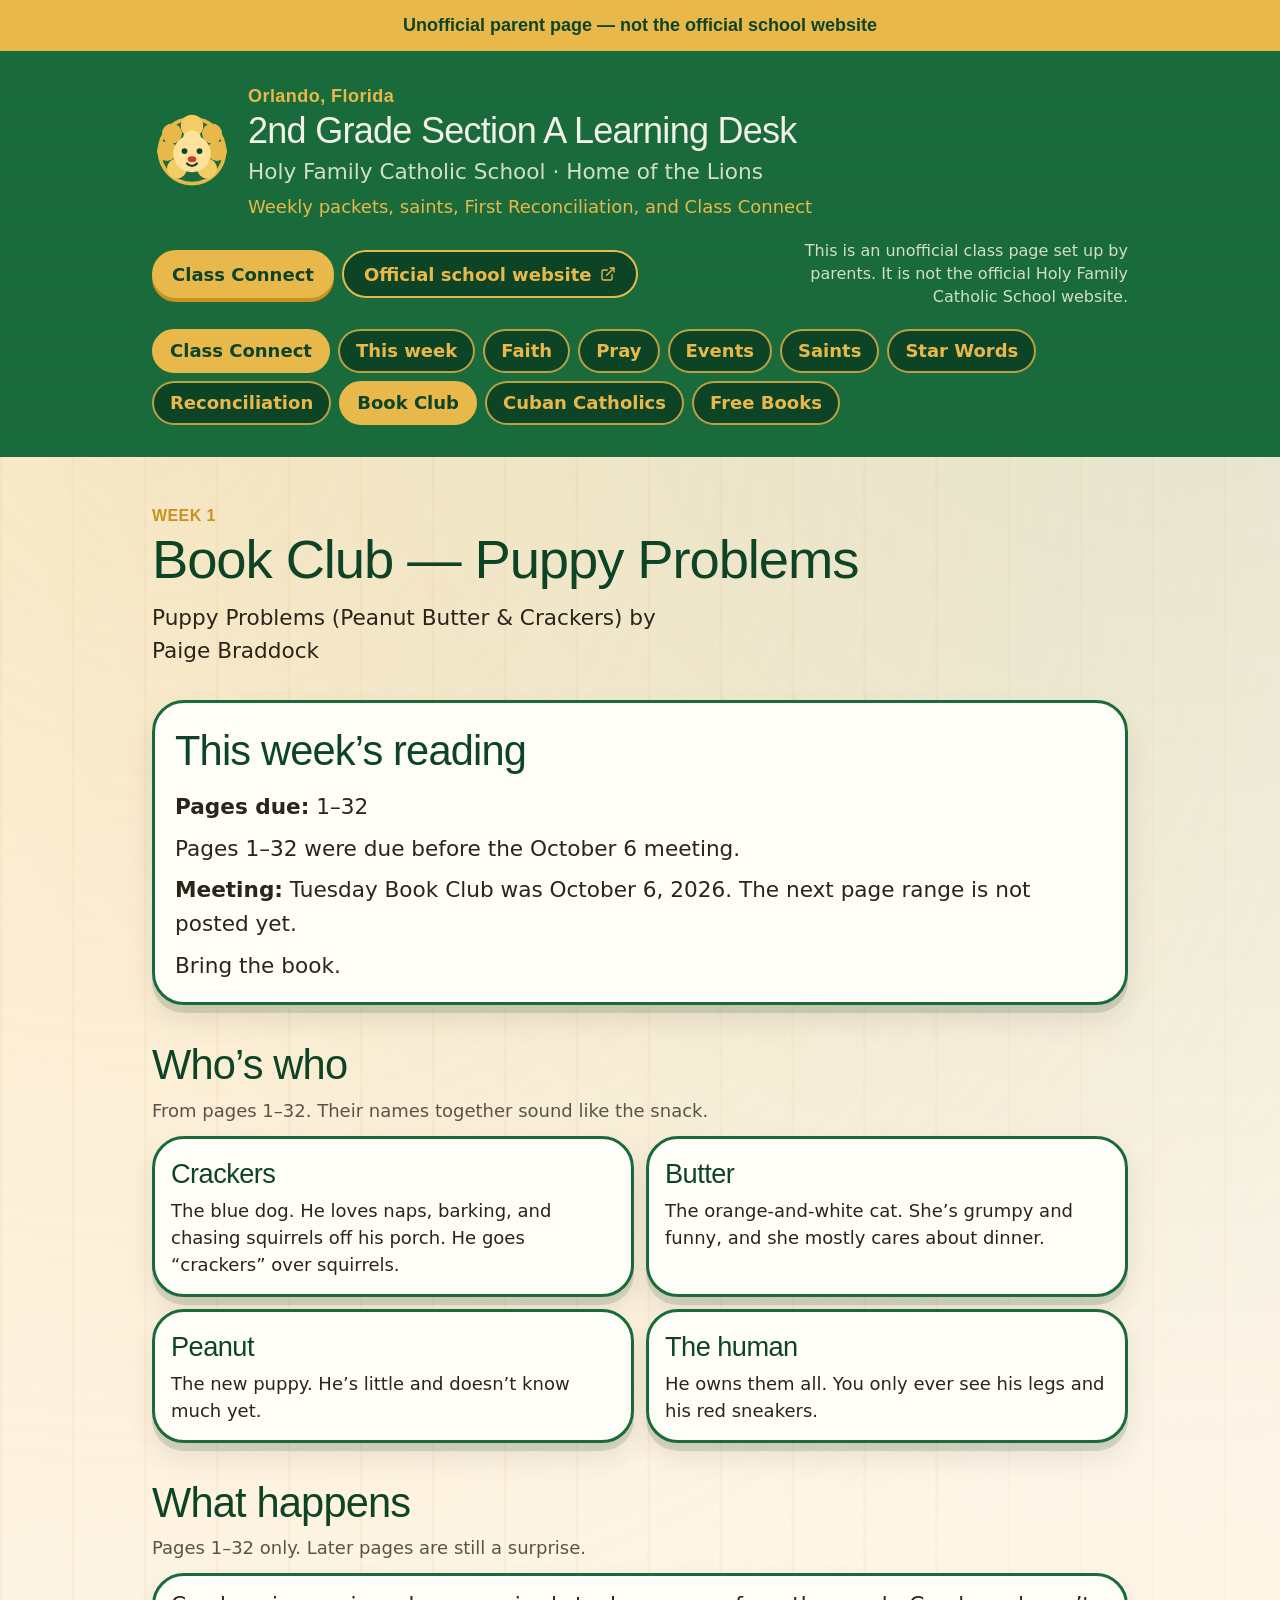
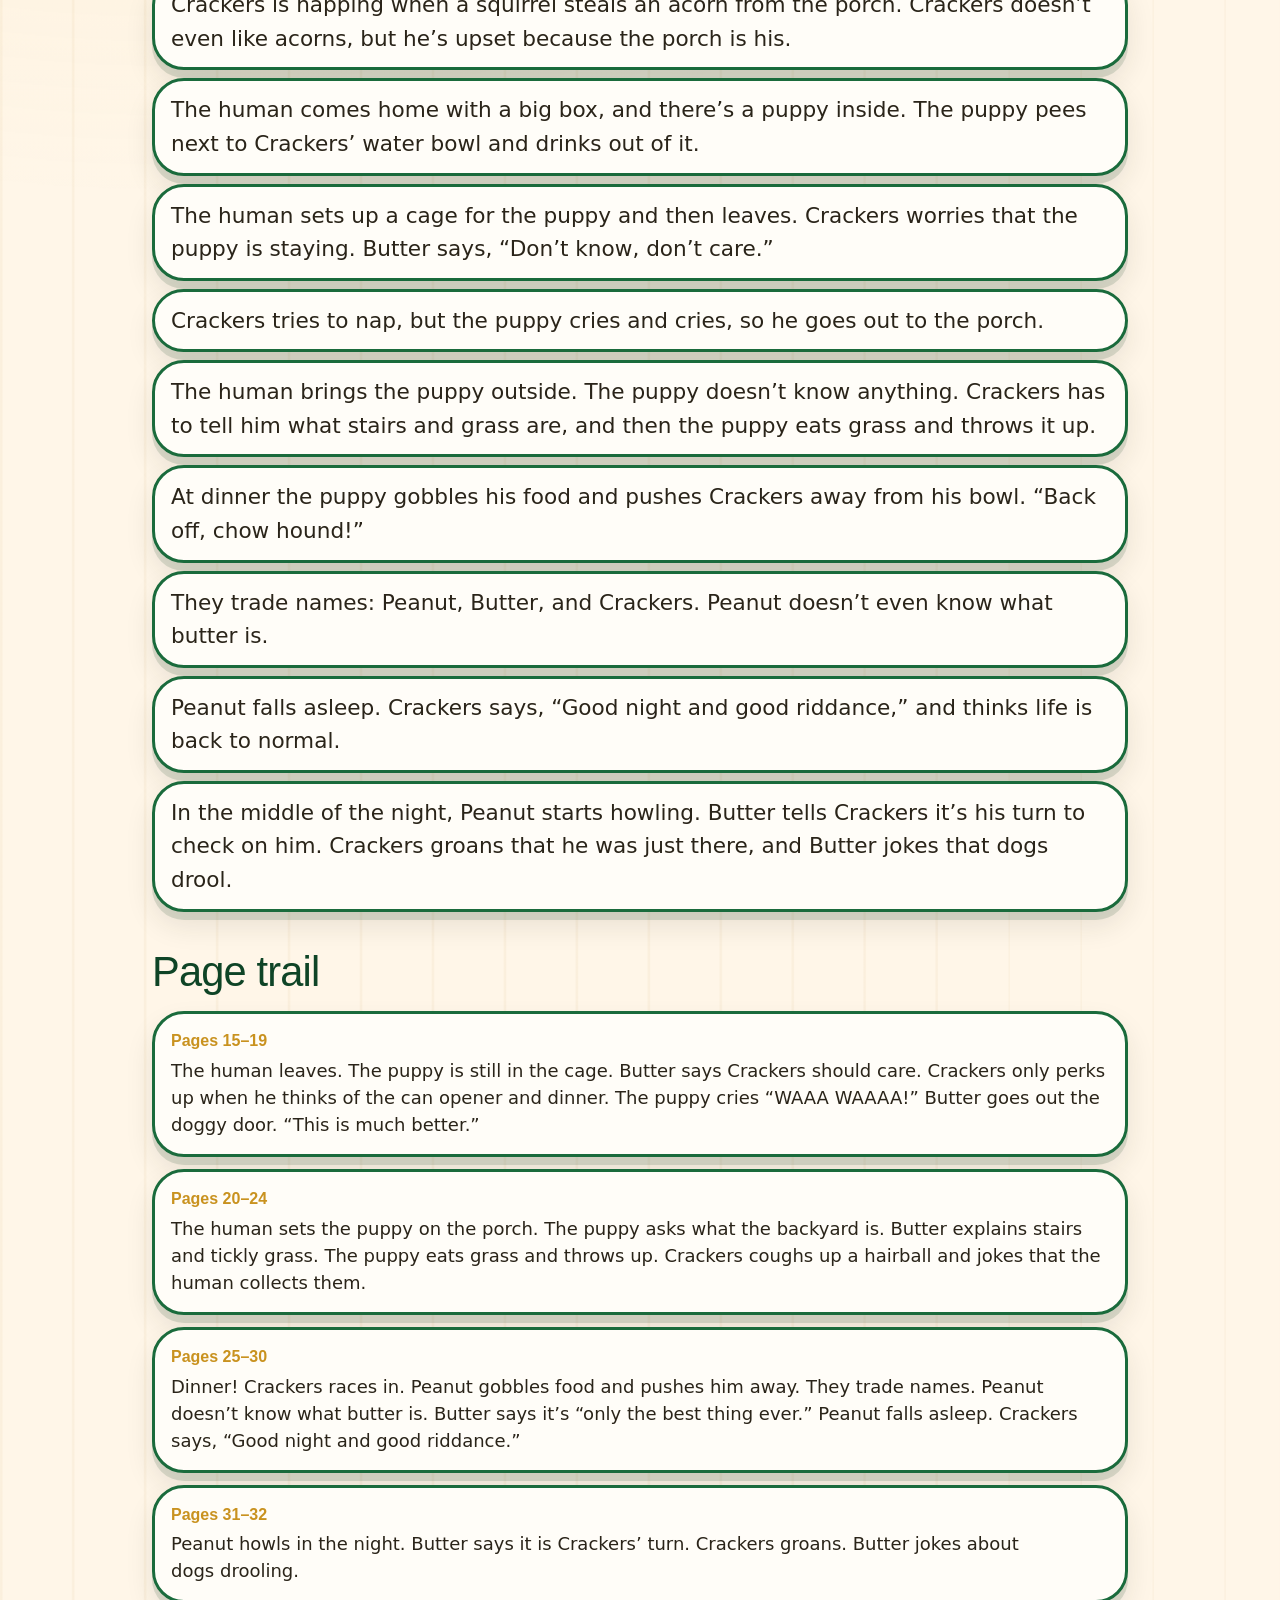
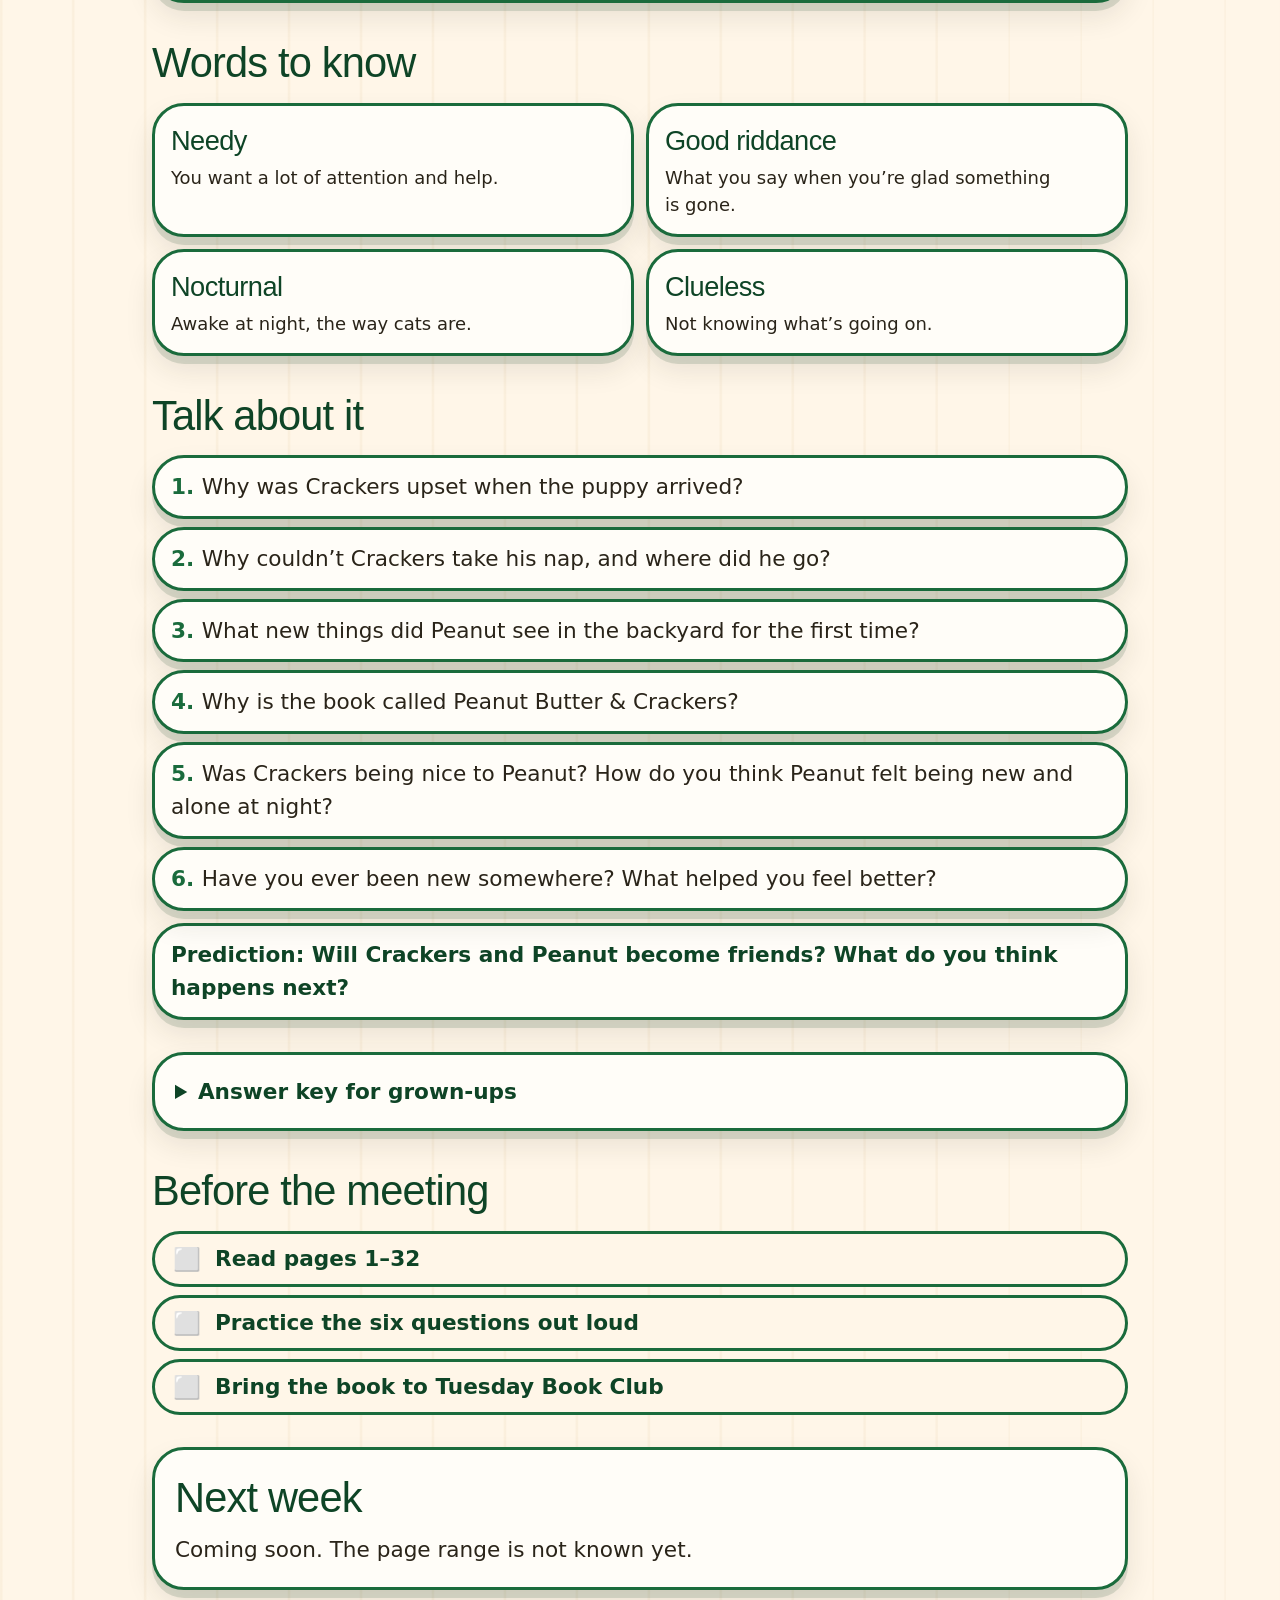
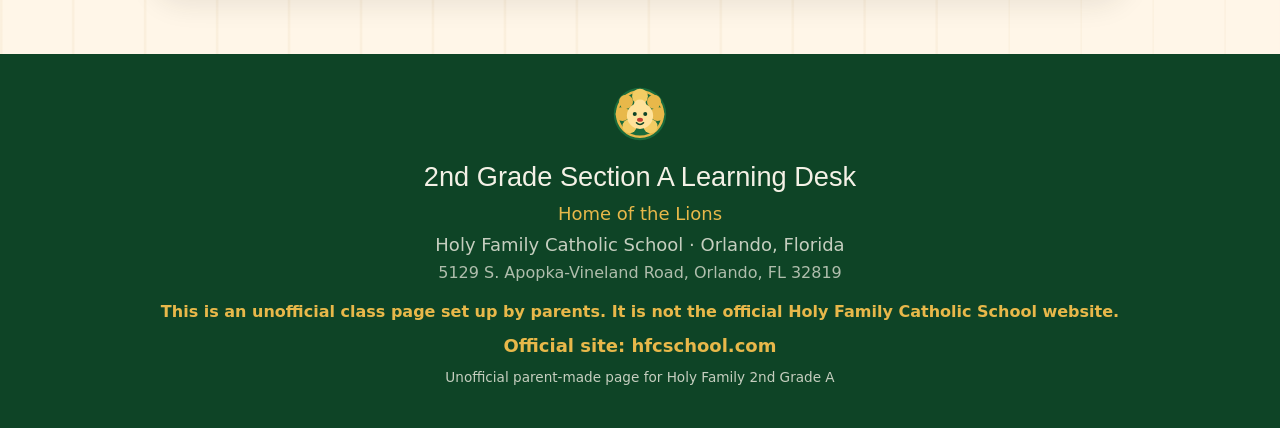
==== commit 3fd1dbc7: "Go live: remove preview banner, add footer note (2)" ====
--- a/book-club.html
+++ b/book-club.html
@@ -1,3 +1,3 @@
 <!doctype html>
 
-<html class="antialiased" lang="en"><head><meta content="summary_large_image" name="twitter:card"/><meta charset="utf-8"/><meta content="width=device-width, initial-scale=1" name="viewport"/><title>HFCS 2nd Grade A</title><meta content="Unofficial parent-made learning desk for Holy Family Catholic School 2nd Grade A. Weekly packets and Catholic learning for October. Official site: hfcschool.com." name="description"/><meta content="#1A6B3C" name="theme-color"/><meta content="yes" name="apple-mobile-web-app-capable"/><meta content="Grade Two" name="apple-mobile-web-app-title"/><meta content="black" name="apple-mobile-web-app-status-bar-style"/><meta content="01a0b15f-e7f6-7f02-a93d-baf060175e0b" name="grok-project-id"/><link href="assets/styles.css" rel="stylesheet"/><link href="assets/extra.css" rel="stylesheet"/><link href="favicon.svg" rel="icon"/><meta content="noindex" name="robots"/></head><body><div class="preview-banner" role="note">PREVIEW — not the official site. Draft copy for John to review before anything goes live.</div><!--$--><div class="min-h-dvh overflow-x-clip"><header class="relative overflow-hidden bg-navy text-chalk"><div class="relative bg-gold px-4 py-3 text-center"><p class="font-display text-navy-deep text-sm font-bold sm:text-base">Unofficial parent page — not the official school website</p></div><div aria-hidden="true" class="pointer-events-none absolute inset-x-0 top-12 bottom-0 opacity-20" style="background-image:repeating-linear-gradient(0deg, transparent, transparent 27px, rgb(244 241 230 / 0.12) 28px), repeating-linear-gradient(90deg, transparent, transparent 27px, rgb(244 241 230 / 0.08) 28px)"></div><div class="relative mx-auto flex max-w-5xl flex-col gap-5 px-4 py-6 sm:px-6 sm:py-8"><div class="flex items-start gap-3 sm:items-center sm:gap-4"><svg aria-label="HFCS Lions mascot" class="size-16 shrink-0 sm:size-20" role="img" viewbox="0 0 64 64"><title>HFCS Lions mascot</title><circle cx="32" cy="32" fill="#1a6b3c" r="30"></circle><circle cx="32" cy="32" fill="none" r="26" stroke="#e8b84a" stroke-width="3"></circle><circle cx="16" cy="18" fill="#e8b84a" r="8"></circle><circle cx="32" cy="12" fill="#f3cc63" r="9"></circle><circle cx="48" cy="18" fill="#e8b84a" r="8"></circle><circle cx="12" cy="32" fill="#e8b84a" r="8"></circle><circle cx="52" cy="32" fill="#e8b84a" r="8"></circle><circle cx="20" cy="46" fill="#f3cc63" r="8"></circle><circle cx="44" cy="46" fill="#f3cc63" r="8"></circle><circle cx="32" cy="34" fill="#ffe29a" r="15"></circle><ellipse cx="32" cy="21" fill="#ffe29a" rx="7" ry="5.5"></ellipse><circle cx="26" cy="32" fill="#0e4426" r="2.3"></circle><circle cx="38" cy="32" fill="#0e4426" r="2.3"></circle><ellipse cx="32" cy="38.5" fill="#c43d32" rx="3.4" ry="2.3"></ellipse><path d="M28 42c2.4 2.6 5.6 2.6 8 0" fill="none" stroke="#0e4426" stroke-linecap="round" stroke-width="1.8"></path></svg><div class="min-w-0"><p class="font-display text-gold text-sm font-semibold tracking-wide sm:text-base">Orlando, Florida</p><h1 class="text-chalk font-display text-2xl leading-tight text-balance sm:text-4xl">2nd Grade<!-- --> <!-- -->Section A<!-- --> Learning Desk</h1><p class="mt-1 text-base text-chalk/85 sm:text-lg">Holy Family Catholic School<!-- --> · Home of the <!-- -->Lions</p><p class="mt-1 text-sm text-gold sm:text-base">Weekly packets, saints, First Reconciliation, and Class Connect</p></div></div><div class="flex flex-col gap-3 sm:flex-row sm:items-center sm:justify-between"><div class="flex flex-col gap-2 sm:flex-row sm:items-center"><a class="bg-gold text-navy-deep inline-flex min-h-12 items-center justify-center rounded-pill px-5 text-base font-extrabold shadow-[0_4px_0_#c9921f] transition-transform duration-(--motion-fast) ease-(--ease-out) hover:-translate-y-0.5 active:translate-y-0.5" href="class-connect.html">Class Connect</a><a class="inline-flex min-h-12 items-center justify-center gap-2 rounded-pill border-2 border-gold bg-navy-deep px-5 text-base font-extrabold text-gold" href="https://www.hfcschool.com/" rel="noreferrer" target="_blank">Official school website<svg aria-hidden="true" class="lucide lucide-external-link size-4" fill="none" height="24" stroke="currentColor" stroke-linecap="round" stroke-linejoin="round" stroke-width="2" viewbox="0 0 24 24" width="24" xmlns="http://www.w3.org/2000/svg"><path d="M15 3h6v6"></path><path d="M10 14 21 3"></path><path d="M18 13v6a2 2 0 0 1-2 2H5a2 2 0 0 1-2-2V8a2 2 0 0 1 2-2h6"></path></svg></a></div><p class="text-sm text-chalk/85 sm:max-w-sm sm:text-right">This is an unofficial class page set up by parents. It is not the official Holy Family Catholic School website.</p></div><nav aria-label="Page sections" class="flex flex-wrap gap-2"><a class="inline-flex min-h-11 items-center rounded-pill border-2 px-4 text-base font-bold transition-colors duration-(--motion-fast) border-gold bg-gold text-navy-deep" href="class-connect.html">Class Connect</a><a class="inline-flex min-h-11 items-center rounded-pill border-2 border-gold/80 bg-navy-deep px-4 text-base font-bold text-gold transition-colors duration-(--motion-fast) hover:bg-gold hover:text-navy-deep" href="index.html#homework">This week</a><a class="inline-flex min-h-11 items-center rounded-pill border-2 border-gold/80 bg-navy-deep px-4 text-base font-bold text-gold transition-colors duration-(--motion-fast) hover:bg-gold hover:text-navy-deep" href="index.html#faith">Faith</a><a class="inline-flex min-h-11 items-center rounded-pill border-2 border-gold/80 bg-navy-deep px-4 text-base font-bold text-gold transition-colors duration-(--motion-fast) hover:bg-gold hover:text-navy-deep" href="index.html#pray">Pray</a><a class="inline-flex min-h-11 items-center rounded-pill border-2 border-gold/80 bg-navy-deep px-4 text-base font-bold text-gold transition-colors duration-(--motion-fast) hover:bg-gold hover:text-navy-deep" href="index.html#events">Events</a><a class="inline-flex min-h-11 items-center rounded-pill border-2 px-4 text-base font-bold transition-colors duration-(--motion-fast) border-gold/80 bg-navy-deep text-gold hover:bg-gold hover:text-navy-deep" href="saints.html">Saints</a><a class="inline-flex min-h-11 items-center rounded-pill border-2 px-4 text-base font-bold transition-colors duration-(--motion-fast) border-gold/80 bg-navy-deep text-gold hover:bg-gold hover:text-navy-deep" href="star-words.html">Star Words</a><a class="inline-flex min-h-11 items-center rounded-pill border-2 px-4 text-base font-bold transition-colors duration-(--motion-fast) border-gold/80 bg-navy-deep text-gold hover:bg-gold hover:text-navy-deep" href="reconciliation.html">Reconciliation</a><a aria-current="page" class="inline-flex min-h-11 items-center rounded-pill border-2 px-4 text-base font-bold transition-colors duration-(--motion-fast) border-gold bg-gold text-navy-deep active" data-status="active" href="book-club.html">Book Club</a><a class="inline-flex min-h-11 items-center rounded-pill border-2 px-4 text-base font-bold transition-colors duration-(--motion-fast) border-gold/80 bg-navy-deep text-gold hover:bg-gold hover:text-navy-deep" href="cuban-catholics.html">Cuban Catholics</a><a class="inline-flex min-h-11 items-center rounded-pill border-2 px-4 text-base font-bold transition-colors duration-(--motion-fast) border-gold/80 bg-navy-deep text-gold hover:bg-gold hover:text-navy-deep" href="books.html">Free Books</a></nav></div></header><main><div class="mx-auto flex w-full min-w-0 max-w-5xl flex-col gap-8 px-4 py-8 sm:px-6 sm:py-12"><header><p class="font-display text-gold-deep text-sm font-bold tracking-wide uppercase">Week 1</p><h2 class="text-2xl text-navy-deep sm:text-3xl">Book Club — Puppy Problems</h2><p class="text-ink mt-2 max-w-2xl text-lg">Puppy Problems (Peanut Butter &amp; Crackers)<!-- --> by <!-- -->Paige Braddock</p></header><section class="paper-card rounded-xl p-5"><h3 class="font-display text-2xl text-navy-deep">This week’s reading</h3><ul class="mt-3 flex flex-col gap-2 text-lg text-ink"><li><strong>Pages due:</strong> <!-- -->1–32</li><li>Pages 1–32 were due before the October 6 meeting.</li><li><strong>Meeting:</strong> <!-- -->Tuesday Book Club was October 6, 2026. The next page range is not posted yet.</li><li>Bring the book.</li></ul></section><section><h3 class="font-display text-2xl text-navy-deep">Who’s who</h3><p class="text-ink-soft mt-1 text-base">From pages 1–32. Their names together sound like the snack.</p><ul class="mt-3 grid gap-3 sm:grid-cols-2"><li class="paper-card rounded-xl p-4"><h4 class="font-display text-xl text-navy-deep">Crackers</h4><p class="mt-1 text-base text-ink">The blue dog. He loves naps, barking, and chasing squirrels off his porch. He goes “crackers” over squirrels.</p></li><li class="paper-card rounded-xl p-4"><h4 class="font-display text-xl text-navy-deep">Butter</h4><p class="mt-1 text-base text-ink">The orange-and-white cat. She’s grumpy and funny, and she mostly cares about dinner.</p></li><li class="paper-card rounded-xl p-4"><h4 class="font-display text-xl text-navy-deep">Peanut</h4><p class="mt-1 text-base text-ink">The new puppy. He’s little and doesn’t know much yet.</p></li><li class="paper-card rounded-xl p-4"><h4 class="font-display text-xl text-navy-deep">The human</h4><p class="mt-1 text-base text-ink">He owns them all. You only ever see his legs and his red sneakers.</p></li></ul></section><section><h3 class="font-display text-2xl text-navy-deep">What happens</h3><p class="text-ink-soft mt-1 text-base">Pages 1–32 only. Later pages are still a surprise.</p><ol class="mt-3 flex flex-col gap-2"><li class="paper-card rounded-xl px-4 py-3 text-lg text-ink">Crackers is napping when a squirrel steals an acorn from the porch. Crackers doesn’t even like acorns, but he’s upset because the porch is his.</li><li class="paper-card rounded-xl px-4 py-3 text-lg text-ink">The human comes home with a big box, and there’s a puppy inside. The puppy pees next to Crackers’ water bowl and drinks out of it.</li><li class="paper-card rounded-xl px-4 py-3 text-lg text-ink">The human sets up a cage for the puppy and then leaves. Crackers worries that the puppy is staying. Butter says, “Don’t know, don’t care.”</li><li class="paper-card rounded-xl px-4 py-3 text-lg text-ink">Crackers tries to nap, but the puppy cries and cries, so he goes out to the porch.</li><li class="paper-card rounded-xl px-4 py-3 text-lg text-ink">The human brings the puppy outside. The puppy doesn’t know anything. Crackers has to tell him what stairs and grass are, and then the puppy eats grass and throws it up.</li><li class="paper-card rounded-xl px-4 py-3 text-lg text-ink">At dinner the puppy gobbles his food and pushes Crackers away from his bowl. “Back off, chow hound!”</li><li class="paper-card rounded-xl px-4 py-3 text-lg text-ink">They trade names: Peanut, Butter, and Crackers. Peanut doesn’t even know what butter is.</li><li class="paper-card rounded-xl px-4 py-3 text-lg text-ink">Peanut falls asleep. Crackers says, “Good night and good riddance,” and thinks life is back to normal.</li><li class="paper-card rounded-xl px-4 py-3 text-lg text-ink">In the middle of the night, Peanut starts howling. Butter tells Crackers it’s his turn to check on him. Crackers groans that he was just there, and Butter jokes that dogs drool.</li></ol></section><section><h3 class="font-display text-2xl text-navy-deep">Page trail</h3><ul class="mt-3 flex flex-col gap-3"><li class="paper-card rounded-xl p-4"><p class="font-display text-gold-deep text-sm font-bold">Pages <!-- -->15–19</p><p class="mt-1 text-base text-ink">The human leaves. The puppy is still in the cage. Butter says Crackers should care. Crackers only perks up when he thinks of the can opener and dinner. The puppy cries “WAAA WAAAA!” Butter goes out the doggy door. “This is much better.”</p></li><li class="paper-card rounded-xl p-4"><p class="font-display text-gold-deep text-sm font-bold">Pages <!-- -->20–24</p><p class="mt-1 text-base text-ink">The human sets the puppy on the porch. The puppy asks what the backyard is. Butter explains stairs and tickly grass. The puppy eats grass and throws up. Crackers coughs up a hairball and jokes that the human collects them.</p></li><li class="paper-card rounded-xl p-4"><p class="font-display text-gold-deep text-sm font-bold">Pages <!-- -->25–30</p><p class="mt-1 text-base text-ink">Dinner! Crackers races in. Peanut gobbles food and pushes him away. They trade names. Peanut doesn’t know what butter is. Butter says it’s “only the best thing ever.” Peanut falls asleep. Crackers says, “Good night and good riddance.”</p></li><li class="paper-card rounded-xl p-4"><p class="font-display text-gold-deep text-sm font-bold">Pages <!-- -->31–32</p><p class="mt-1 text-base text-ink">Peanut howls in the night. Butter says it is Crackers’ turn. Crackers groans. Butter jokes about dogs drooling.</p></li></ul></section><section><h3 class="font-display text-2xl text-navy-deep">Words to know</h3><ul class="mt-3 grid gap-3 sm:grid-cols-2"><li class="paper-card rounded-xl p-4"><h4 class="font-display text-xl text-navy-deep">Needy</h4><p class="mt-1 text-base text-ink">You want a lot of attention and help.</p></li><li class="paper-card rounded-xl p-4"><h4 class="font-display text-xl text-navy-deep">Good riddance</h4><p class="mt-1 text-base text-ink">What you say when you’re glad something is gone.</p></li><li class="paper-card rounded-xl p-4"><h4 class="font-display text-xl text-navy-deep">Nocturnal</h4><p class="mt-1 text-base text-ink">Awake at night, the way cats are.</p></li><li class="paper-card rounded-xl p-4"><h4 class="font-display text-xl text-navy-deep">Clueless</h4><p class="mt-1 text-base text-ink">Not knowing what’s going on.</p></li></ul></section><section><h3 class="font-display text-2xl text-navy-deep">Talk about it</h3><ol class="mt-3 flex flex-col gap-2"><li class="paper-card rounded-xl px-4 py-3 text-lg text-ink"><span class="text-navy font-extrabold">1<!-- -->. </span>Why was Crackers upset when the puppy arrived?</li><li class="paper-card rounded-xl px-4 py-3 text-lg text-ink"><span class="text-navy font-extrabold">2<!-- -->. </span>Why couldn’t Crackers take his nap, and where did he go?</li><li class="paper-card rounded-xl px-4 py-3 text-lg text-ink"><span class="text-navy font-extrabold">3<!-- -->. </span>What new things did Peanut see in the backyard for the first time?</li><li class="paper-card rounded-xl px-4 py-3 text-lg text-ink"><span class="text-navy font-extrabold">4<!-- -->. </span>Why is the book called Peanut Butter &amp; Crackers?</li><li class="paper-card rounded-xl px-4 py-3 text-lg text-ink"><span class="text-navy font-extrabold">5<!-- -->. </span>Was Crackers being nice to Peanut? How do you think Peanut felt being new and alone at night?</li><li class="paper-card rounded-xl px-4 py-3 text-lg text-ink"><span class="text-navy font-extrabold">6<!-- -->. </span>Have you ever been new somewhere? What helped you feel better?</li></ol><p class="paper-card mt-3 rounded-xl border-gold bg-gold/20 px-4 py-3 text-lg font-bold text-navy-deep">Prediction: Will Crackers and Peanut become friends? What do you think happens next?</p></section><details class="paper-card rounded-xl p-5"><summary class="cursor-pointer text-lg font-extrabold text-navy-deep">Answer key for grown-ups</summary><ol class="mt-3 flex flex-col gap-2 text-base text-ink"><li>The puppy peed next to his water bowl, drank out of it, and cried a lot. Crackers was also worried the puppy was staying for good.</li><li>Peanut kept crying in his cage, and it was too noisy to sleep. Crackers went out the doggy door to the porch.</li><li>He saw the backyard, the stairs, and the grass. The grass tickled him, and he ate some and threw it up.</li><li>Those are the three animals’ names. Peanut is the puppy, Butter is the cat, and Crackers is the dog. Together they sound like the snack.</li><li>Not really. Crackers called him needy, said “good riddance,” and told him to back off at dinner. Peanut probably felt scared and lonely. Crackers did answer questions in the yard, so he was a little helpful.</li><li>No wrong answer. A first day of school, a new class, or meeting new kids all count.</li><li>Prediction: no right answer. A good guess is they slowly become friends.</li></ol></details><section><h3 class="font-display text-2xl text-navy-deep">Before the meeting</h3><ul class="mt-3 flex flex-col gap-2"><li><button class="flex min-h-14 w-full items-center gap-3 rounded-xl border-3 px-4 text-left text-lg font-extrabold border-navy bg-paper text-navy-deep" data-check="book-club:read-pages-1-32"><span class="flex size-8 shrink-0 items-center justify-center rounded-md border-2 border-navy box"></span>Read pages 1–32</button></li><li><button class="flex min-h-14 w-full items-center gap-3 rounded-xl border-3 px-4 text-left text-lg font-extrabold border-navy bg-paper text-navy-deep" data-check="book-club:practice-the-six-questions-out-loud"><span class="flex size-8 shrink-0 items-center justify-center rounded-md border-2 border-navy box"></span>Practice the six questions out loud</button></li><li><button class="flex min-h-14 w-full items-center gap-3 rounded-xl border-3 px-4 text-left text-lg font-extrabold border-navy bg-paper text-navy-deep" data-check="book-club:bring-the-book-to-tuesday-book-club"><span class="flex size-8 shrink-0 items-center justify-center rounded-md border-2 border-navy box"></span>Bring the book to Tuesday Book Club</button></li></ul></section><section class="paper-card rounded-xl border-dashed p-5"><h3 class="font-display text-2xl text-navy-deep">Next week</h3><p class="mt-2 text-lg text-ink">Coming soon. The page range is not known yet.</p></section></div></main><footer class="bg-navy-deep mt-4 px-4 py-8 text-center text-chalk"><div class="mb-4 flex justify-center"><svg aria-label="HFCS Lions mascot" class="size-14" role="img" viewbox="0 0 64 64"><title>HFCS Lions mascot</title><circle cx="32" cy="32" fill="#1a6b3c" r="30"></circle><circle cx="32" cy="32" fill="none" r="26" stroke="#e8b84a" stroke-width="3"></circle><circle cx="16" cy="18" fill="#e8b84a" r="8"></circle><circle cx="32" cy="12" fill="#f3cc63" r="9"></circle><circle cx="48" cy="18" fill="#e8b84a" r="8"></circle><circle cx="12" cy="32" fill="#e8b84a" r="8"></circle><circle cx="52" cy="32" fill="#e8b84a" r="8"></circle><circle cx="20" cy="46" fill="#f3cc63" r="8"></circle><circle cx="44" cy="46" fill="#f3cc63" r="8"></circle><circle cx="32" cy="34" fill="#ffe29a" r="15"></circle><ellipse cx="32" cy="21" fill="#ffe29a" rx="7" ry="5.5"></ellipse><circle cx="26" cy="32" fill="#0e4426" r="2.3"></circle><circle cx="38" cy="32" fill="#0e4426" r="2.3"></circle><ellipse cx="32" cy="38.5" fill="#c43d32" rx="3.4" ry="2.3"></ellipse><path d="M28 42c2.4 2.6 5.6 2.6 8 0" fill="none" stroke="#0e4426" stroke-linecap="round" stroke-width="1.8"></path></svg></div><p class="font-display text-xl">2nd Grade<!-- --> <!-- -->Section A<!-- --> Learning Desk</p><p class="mt-1 text-base text-gold">Home of the <!-- -->Lions</p><p class="mt-1 text-base text-chalk/80">Holy Family Catholic School<!-- --> · <!-- -->Orlando, Florida</p><p class="mt-1 text-sm text-chalk/70">5129 S. Apopka-Vineland Road, Orlando, FL 32819</p><p class="text-gold mt-4 text-sm font-bold">This is an unofficial class page set up by parents. It is not the official Holy Family Catholic School website.</p><a class="text-gold mt-2 inline-block text-base font-extrabold underline-offset-4 hover:underline" href="https://www.hfcschool.com/" rel="noreferrer" target="_blank">Official site: hfcschool.com</a></footer></div><!--/$--><script src="assets/data.js"></script><script src="assets/mounts.js"></script><script src="app.js"></script></body></html>+<html class="antialiased" lang="en"><head><meta content="summary_large_image" name="twitter:card"/><meta charset="utf-8"/><meta content="width=device-width, initial-scale=1" name="viewport"/><title>HFCS 2nd Grade A</title><meta content="Unofficial parent-made learning desk for Holy Family Catholic School 2nd Grade A. Weekly packets and Catholic learning for October. Official site: hfcschool.com." name="description"/><meta content="#1A6B3C" name="theme-color"/><meta content="yes" name="apple-mobile-web-app-capable"/><meta content="Grade Two" name="apple-mobile-web-app-title"/><meta content="black" name="apple-mobile-web-app-status-bar-style"/><meta content="01a0b15f-e7f6-7f02-a93d-baf060175e0b" name="grok-project-id"/><link href="assets/styles.css" rel="stylesheet"/><link href="assets/extra.css" rel="stylesheet"/><link href="favicon.svg" rel="icon"/><meta content="noindex" name="robots"/></head><body><!--$--><div class="min-h-dvh overflow-x-clip"><header class="relative overflow-hidden bg-navy text-chalk"><div class="relative bg-gold px-4 py-3 text-center"><p class="font-display text-navy-deep text-sm font-bold sm:text-base">Unofficial parent page — not the official school website</p></div><div aria-hidden="true" class="pointer-events-none absolute inset-x-0 top-12 bottom-0 opacity-20" style="background-image:repeating-linear-gradient(0deg, transparent, transparent 27px, rgb(244 241 230 / 0.12) 28px), repeating-linear-gradient(90deg, transparent, transparent 27px, rgb(244 241 230 / 0.08) 28px)"></div><div class="relative mx-auto flex max-w-5xl flex-col gap-5 px-4 py-6 sm:px-6 sm:py-8"><div class="flex items-start gap-3 sm:items-center sm:gap-4"><svg aria-label="HFCS Lions mascot" class="size-16 shrink-0 sm:size-20" role="img" viewbox="0 0 64 64"><title>HFCS Lions mascot</title><circle cx="32" cy="32" fill="#1a6b3c" r="30"></circle><circle cx="32" cy="32" fill="none" r="26" stroke="#e8b84a" stroke-width="3"></circle><circle cx="16" cy="18" fill="#e8b84a" r="8"></circle><circle cx="32" cy="12" fill="#f3cc63" r="9"></circle><circle cx="48" cy="18" fill="#e8b84a" r="8"></circle><circle cx="12" cy="32" fill="#e8b84a" r="8"></circle><circle cx="52" cy="32" fill="#e8b84a" r="8"></circle><circle cx="20" cy="46" fill="#f3cc63" r="8"></circle><circle cx="44" cy="46" fill="#f3cc63" r="8"></circle><circle cx="32" cy="34" fill="#ffe29a" r="15"></circle><ellipse cx="32" cy="21" fill="#ffe29a" rx="7" ry="5.5"></ellipse><circle cx="26" cy="32" fill="#0e4426" r="2.3"></circle><circle cx="38" cy="32" fill="#0e4426" r="2.3"></circle><ellipse cx="32" cy="38.5" fill="#c43d32" rx="3.4" ry="2.3"></ellipse><path d="M28 42c2.4 2.6 5.6 2.6 8 0" fill="none" stroke="#0e4426" stroke-linecap="round" stroke-width="1.8"></path></svg><div class="min-w-0"><p class="font-display text-gold text-sm font-semibold tracking-wide sm:text-base">Orlando, Florida</p><h1 class="text-chalk font-display text-2xl leading-tight text-balance sm:text-4xl">2nd Grade<!-- --> <!-- -->Section A<!-- --> Learning Desk</h1><p class="mt-1 text-base text-chalk/85 sm:text-lg">Holy Family Catholic School<!-- --> · Home of the <!-- -->Lions</p><p class="mt-1 text-sm text-gold sm:text-base">Weekly packets, saints, First Reconciliation, and Class Connect</p></div></div><div class="flex flex-col gap-3 sm:flex-row sm:items-center sm:justify-between"><div class="flex flex-col gap-2 sm:flex-row sm:items-center"><a class="bg-gold text-navy-deep inline-flex min-h-12 items-center justify-center rounded-pill px-5 text-base font-extrabold shadow-[0_4px_0_#c9921f] transition-transform duration-(--motion-fast) ease-(--ease-out) hover:-translate-y-0.5 active:translate-y-0.5" href="class-connect.html">Class Connect</a><a class="inline-flex min-h-12 items-center justify-center gap-2 rounded-pill border-2 border-gold bg-navy-deep px-5 text-base font-extrabold text-gold" href="https://www.hfcschool.com/" rel="noreferrer" target="_blank">Official school website<svg aria-hidden="true" class="lucide lucide-external-link size-4" fill="none" height="24" stroke="currentColor" stroke-linecap="round" stroke-linejoin="round" stroke-width="2" viewbox="0 0 24 24" width="24" xmlns="http://www.w3.org/2000/svg"><path d="M15 3h6v6"></path><path d="M10 14 21 3"></path><path d="M18 13v6a2 2 0 0 1-2 2H5a2 2 0 0 1-2-2V8a2 2 0 0 1 2-2h6"></path></svg></a></div><p class="text-sm text-chalk/85 sm:max-w-sm sm:text-right">This is an unofficial class page set up by parents. It is not the official Holy Family Catholic School website.</p></div><nav aria-label="Page sections" class="flex flex-wrap gap-2"><a class="inline-flex min-h-11 items-center rounded-pill border-2 px-4 text-base font-bold transition-colors duration-(--motion-fast) border-gold bg-gold text-navy-deep" href="class-connect.html">Class Connect</a><a class="inline-flex min-h-11 items-center rounded-pill border-2 border-gold/80 bg-navy-deep px-4 text-base font-bold text-gold transition-colors duration-(--motion-fast) hover:bg-gold hover:text-navy-deep" href="index.html#homework">This week</a><a class="inline-flex min-h-11 items-center rounded-pill border-2 border-gold/80 bg-navy-deep px-4 text-base font-bold text-gold transition-colors duration-(--motion-fast) hover:bg-gold hover:text-navy-deep" href="index.html#faith">Faith</a><a class="inline-flex min-h-11 items-center rounded-pill border-2 border-gold/80 bg-navy-deep px-4 text-base font-bold text-gold transition-colors duration-(--motion-fast) hover:bg-gold hover:text-navy-deep" href="index.html#pray">Pray</a><a class="inline-flex min-h-11 items-center rounded-pill border-2 border-gold/80 bg-navy-deep px-4 text-base font-bold text-gold transition-colors duration-(--motion-fast) hover:bg-gold hover:text-navy-deep" href="index.html#events">Events</a><a class="inline-flex min-h-11 items-center rounded-pill border-2 px-4 text-base font-bold transition-colors duration-(--motion-fast) border-gold/80 bg-navy-deep text-gold hover:bg-gold hover:text-navy-deep" href="saints.html">Saints</a><a class="inline-flex min-h-11 items-center rounded-pill border-2 px-4 text-base font-bold transition-colors duration-(--motion-fast) border-gold/80 bg-navy-deep text-gold hover:bg-gold hover:text-navy-deep" href="star-words.html">Star Words</a><a class="inline-flex min-h-11 items-center rounded-pill border-2 px-4 text-base font-bold transition-colors duration-(--motion-fast) border-gold/80 bg-navy-deep text-gold hover:bg-gold hover:text-navy-deep" href="reconciliation.html">Reconciliation</a><a aria-current="page" class="inline-flex min-h-11 items-center rounded-pill border-2 px-4 text-base font-bold transition-colors duration-(--motion-fast) border-gold bg-gold text-navy-deep active" data-status="active" href="book-club.html">Book Club</a><a class="inline-flex min-h-11 items-center rounded-pill border-2 px-4 text-base font-bold transition-colors duration-(--motion-fast) border-gold/80 bg-navy-deep text-gold hover:bg-gold hover:text-navy-deep" href="cuban-catholics.html">Cuban Catholics</a><a class="inline-flex min-h-11 items-center rounded-pill border-2 px-4 text-base font-bold transition-colors duration-(--motion-fast) border-gold/80 bg-navy-deep text-gold hover:bg-gold hover:text-navy-deep" href="books.html">Free Books</a></nav></div></header><main><div class="mx-auto flex w-full min-w-0 max-w-5xl flex-col gap-8 px-4 py-8 sm:px-6 sm:py-12"><header><p class="font-display text-gold-deep text-sm font-bold tracking-wide uppercase">Week 1</p><h2 class="text-2xl text-navy-deep sm:text-3xl">Book Club — Puppy Problems</h2><p class="text-ink mt-2 max-w-2xl text-lg">Puppy Problems (Peanut Butter &amp; Crackers)<!-- --> by <!-- -->Paige Braddock</p></header><section class="paper-card rounded-xl p-5"><h3 class="font-display text-2xl text-navy-deep">This week’s reading</h3><ul class="mt-3 flex flex-col gap-2 text-lg text-ink"><li><strong>Pages due:</strong> <!-- -->1–32</li><li>Pages 1–32 were due before the October 6 meeting.</li><li><strong>Meeting:</strong> <!-- -->Tuesday Book Club was October 6, 2026. The next page range is not posted yet.</li><li>Bring the book.</li></ul></section><section><h3 class="font-display text-2xl text-navy-deep">Who’s who</h3><p class="text-ink-soft mt-1 text-base">From pages 1–32. Their names together sound like the snack.</p><ul class="mt-3 grid gap-3 sm:grid-cols-2"><li class="paper-card rounded-xl p-4"><h4 class="font-display text-xl text-navy-deep">Crackers</h4><p class="mt-1 text-base text-ink">The blue dog. He loves naps, barking, and chasing squirrels off his porch. He goes “crackers” over squirrels.</p></li><li class="paper-card rounded-xl p-4"><h4 class="font-display text-xl text-navy-deep">Butter</h4><p class="mt-1 text-base text-ink">The orange-and-white cat. She’s grumpy and funny, and she mostly cares about dinner.</p></li><li class="paper-card rounded-xl p-4"><h4 class="font-display text-xl text-navy-deep">Peanut</h4><p class="mt-1 text-base text-ink">The new puppy. He’s little and doesn’t know much yet.</p></li><li class="paper-card rounded-xl p-4"><h4 class="font-display text-xl text-navy-deep">The human</h4><p class="mt-1 text-base text-ink">He owns them all. You only ever see his legs and his red sneakers.</p></li></ul></section><section><h3 class="font-display text-2xl text-navy-deep">What happens</h3><p class="text-ink-soft mt-1 text-base">Pages 1–32 only. Later pages are still a surprise.</p><ol class="mt-3 flex flex-col gap-2"><li class="paper-card rounded-xl px-4 py-3 text-lg text-ink">Crackers is napping when a squirrel steals an acorn from the porch. Crackers doesn’t even like acorns, but he’s upset because the porch is his.</li><li class="paper-card rounded-xl px-4 py-3 text-lg text-ink">The human comes home with a big box, and there’s a puppy inside. The puppy pees next to Crackers’ water bowl and drinks out of it.</li><li class="paper-card rounded-xl px-4 py-3 text-lg text-ink">The human sets up a cage for the puppy and then leaves. Crackers worries that the puppy is staying. Butter says, “Don’t know, don’t care.”</li><li class="paper-card rounded-xl px-4 py-3 text-lg text-ink">Crackers tries to nap, but the puppy cries and cries, so he goes out to the porch.</li><li class="paper-card rounded-xl px-4 py-3 text-lg text-ink">The human brings the puppy outside. The puppy doesn’t know anything. Crackers has to tell him what stairs and grass are, and then the puppy eats grass and throws it up.</li><li class="paper-card rounded-xl px-4 py-3 text-lg text-ink">At dinner the puppy gobbles his food and pushes Crackers away from his bowl. “Back off, chow hound!”</li><li class="paper-card rounded-xl px-4 py-3 text-lg text-ink">They trade names: Peanut, Butter, and Crackers. Peanut doesn’t even know what butter is.</li><li class="paper-card rounded-xl px-4 py-3 text-lg text-ink">Peanut falls asleep. Crackers says, “Good night and good riddance,” and thinks life is back to normal.</li><li class="paper-card rounded-xl px-4 py-3 text-lg text-ink">In the middle of the night, Peanut starts howling. Butter tells Crackers it’s his turn to check on him. Crackers groans that he was just there, and Butter jokes that dogs drool.</li></ol></section><section><h3 class="font-display text-2xl text-navy-deep">Page trail</h3><ul class="mt-3 flex flex-col gap-3"><li class="paper-card rounded-xl p-4"><p class="font-display text-gold-deep text-sm font-bold">Pages <!-- -->15–19</p><p class="mt-1 text-base text-ink">The human leaves. The puppy is still in the cage. Butter says Crackers should care. Crackers only perks up when he thinks of the can opener and dinner. The puppy cries “WAAA WAAAA!” Butter goes out the doggy door. “This is much better.”</p></li><li class="paper-card rounded-xl p-4"><p class="font-display text-gold-deep text-sm font-bold">Pages <!-- -->20–24</p><p class="mt-1 text-base text-ink">The human sets the puppy on the porch. The puppy asks what the backyard is. Butter explains stairs and tickly grass. The puppy eats grass and throws up. Crackers coughs up a hairball and jokes that the human collects them.</p></li><li class="paper-card rounded-xl p-4"><p class="font-display text-gold-deep text-sm font-bold">Pages <!-- -->25–30</p><p class="mt-1 text-base text-ink">Dinner! Crackers races in. Peanut gobbles food and pushes him away. They trade names. Peanut doesn’t know what butter is. Butter says it’s “only the best thing ever.” Peanut falls asleep. Crackers says, “Good night and good riddance.”</p></li><li class="paper-card rounded-xl p-4"><p class="font-display text-gold-deep text-sm font-bold">Pages <!-- -->31–32</p><p class="mt-1 text-base text-ink">Peanut howls in the night. Butter says it is Crackers’ turn. Crackers groans. Butter jokes about dogs drooling.</p></li></ul></section><section><h3 class="font-display text-2xl text-navy-deep">Words to know</h3><ul class="mt-3 grid gap-3 sm:grid-cols-2"><li class="paper-card rounded-xl p-4"><h4 class="font-display text-xl text-navy-deep">Needy</h4><p class="mt-1 text-base text-ink">You want a lot of attention and help.</p></li><li class="paper-card rounded-xl p-4"><h4 class="font-display text-xl text-navy-deep">Good riddance</h4><p class="mt-1 text-base text-ink">What you say when you’re glad something is gone.</p></li><li class="paper-card rounded-xl p-4"><h4 class="font-display text-xl text-navy-deep">Nocturnal</h4><p class="mt-1 text-base text-ink">Awake at night, the way cats are.</p></li><li class="paper-card rounded-xl p-4"><h4 class="font-display text-xl text-navy-deep">Clueless</h4><p class="mt-1 text-base text-ink">Not knowing what’s going on.</p></li></ul></section><section><h3 class="font-display text-2xl text-navy-deep">Talk about it</h3><ol class="mt-3 flex flex-col gap-2"><li class="paper-card rounded-xl px-4 py-3 text-lg text-ink"><span class="text-navy font-extrabold">1<!-- -->. </span>Why was Crackers upset when the puppy arrived?</li><li class="paper-card rounded-xl px-4 py-3 text-lg text-ink"><span class="text-navy font-extrabold">2<!-- -->. </span>Why couldn’t Crackers take his nap, and where did he go?</li><li class="paper-card rounded-xl px-4 py-3 text-lg text-ink"><span class="text-navy font-extrabold">3<!-- -->. </span>What new things did Peanut see in the backyard for the first time?</li><li class="paper-card rounded-xl px-4 py-3 text-lg text-ink"><span class="text-navy font-extrabold">4<!-- -->. </span>Why is the book called Peanut Butter &amp; Crackers?</li><li class="paper-card rounded-xl px-4 py-3 text-lg text-ink"><span class="text-navy font-extrabold">5<!-- -->. </span>Was Crackers being nice to Peanut? How do you think Peanut felt being new and alone at night?</li><li class="paper-card rounded-xl px-4 py-3 text-lg text-ink"><span class="text-navy font-extrabold">6<!-- -->. </span>Have you ever been new somewhere? What helped you feel better?</li></ol><p class="paper-card mt-3 rounded-xl border-gold bg-gold/20 px-4 py-3 text-lg font-bold text-navy-deep">Prediction: Will Crackers and Peanut become friends? What do you think happens next?</p></section><details class="paper-card rounded-xl p-5"><summary class="cursor-pointer text-lg font-extrabold text-navy-deep">Answer key for grown-ups</summary><ol class="mt-3 flex flex-col gap-2 text-base text-ink"><li>The puppy peed next to his water bowl, drank out of it, and cried a lot. Crackers was also worried the puppy was staying for good.</li><li>Peanut kept crying in his cage, and it was too noisy to sleep. Crackers went out the doggy door to the porch.</li><li>He saw the backyard, the stairs, and the grass. The grass tickled him, and he ate some and threw it up.</li><li>Those are the three animals’ names. Peanut is the puppy, Butter is the cat, and Crackers is the dog. Together they sound like the snack.</li><li>Not really. Crackers called him needy, said “good riddance,” and told him to back off at dinner. Peanut probably felt scared and lonely. Crackers did answer questions in the yard, so he was a little helpful.</li><li>No wrong answer. A first day of school, a new class, or meeting new kids all count.</li><li>Prediction: no right answer. A good guess is they slowly become friends.</li></ol></details><section><h3 class="font-display text-2xl text-navy-deep">Before the meeting</h3><ul class="mt-3 flex flex-col gap-2"><li><button class="flex min-h-14 w-full items-center gap-3 rounded-xl border-3 px-4 text-left text-lg font-extrabold border-navy bg-paper text-navy-deep" data-check="book-club:read-pages-1-32"><span class="flex size-8 shrink-0 items-center justify-center rounded-md border-2 border-navy box"></span>Read pages 1–32</button></li><li><button class="flex min-h-14 w-full items-center gap-3 rounded-xl border-3 px-4 text-left text-lg font-extrabold border-navy bg-paper text-navy-deep" data-check="book-club:practice-the-six-questions-out-loud"><span class="flex size-8 shrink-0 items-center justify-center rounded-md border-2 border-navy box"></span>Practice the six questions out loud</button></li><li><button class="flex min-h-14 w-full items-center gap-3 rounded-xl border-3 px-4 text-left text-lg font-extrabold border-navy bg-paper text-navy-deep" data-check="book-club:bring-the-book-to-tuesday-book-club"><span class="flex size-8 shrink-0 items-center justify-center rounded-md border-2 border-navy box"></span>Bring the book to Tuesday Book Club</button></li></ul></section><section class="paper-card rounded-xl border-dashed p-5"><h3 class="font-display text-2xl text-navy-deep">Next week</h3><p class="mt-2 text-lg text-ink">Coming soon. The page range is not known yet.</p></section></div></main><footer class="bg-navy-deep mt-4 px-4 py-8 text-center text-chalk"><div class="mb-4 flex justify-center"><svg aria-label="HFCS Lions mascot" class="size-14" role="img" viewbox="0 0 64 64"><title>HFCS Lions mascot</title><circle cx="32" cy="32" fill="#1a6b3c" r="30"></circle><circle cx="32" cy="32" fill="none" r="26" stroke="#e8b84a" stroke-width="3"></circle><circle cx="16" cy="18" fill="#e8b84a" r="8"></circle><circle cx="32" cy="12" fill="#f3cc63" r="9"></circle><circle cx="48" cy="18" fill="#e8b84a" r="8"></circle><circle cx="12" cy="32" fill="#e8b84a" r="8"></circle><circle cx="52" cy="32" fill="#e8b84a" r="8"></circle><circle cx="20" cy="46" fill="#f3cc63" r="8"></circle><circle cx="44" cy="46" fill="#f3cc63" r="8"></circle><circle cx="32" cy="34" fill="#ffe29a" r="15"></circle><ellipse cx="32" cy="21" fill="#ffe29a" rx="7" ry="5.5"></ellipse><circle cx="26" cy="32" fill="#0e4426" r="2.3"></circle><circle cx="38" cy="32" fill="#0e4426" r="2.3"></circle><ellipse cx="32" cy="38.5" fill="#c43d32" rx="3.4" ry="2.3"></ellipse><path d="M28 42c2.4 2.6 5.6 2.6 8 0" fill="none" stroke="#0e4426" stroke-linecap="round" stroke-width="1.8"></path></svg></div><p class="font-display text-xl">2nd Grade<!-- --> <!-- -->Section A<!-- --> Learning Desk</p><p class="mt-1 text-base text-gold">Home of the <!-- -->Lions</p><p class="mt-1 text-base text-chalk/80">Holy Family Catholic School<!-- --> · <!-- -->Orlando, Florida</p><p class="mt-1 text-sm text-chalk/70">5129 S. Apopka-Vineland Road, Orlando, FL 32819</p><p class="text-gold mt-4 text-sm font-bold">This is an unofficial class page set up by parents. It is not the official Holy Family Catholic School website.</p><a class="text-gold mt-2 inline-block text-base font-extrabold underline-offset-4 hover:underline" href="https://www.hfcschool.com/" rel="noreferrer" target="_blank">Official site: hfcschool.com</a><p class="parent-note" style="text-align:center;font-size:.85rem;padding:.5rem 1rem;opacity:.8">Unofficial parent-made page for Holy Family 2nd Grade A</p></footer></div><!--/$--><script src="assets/data.js"></script><script src="assets/mounts.js"></script><script src="app.js"></script></body></html>
